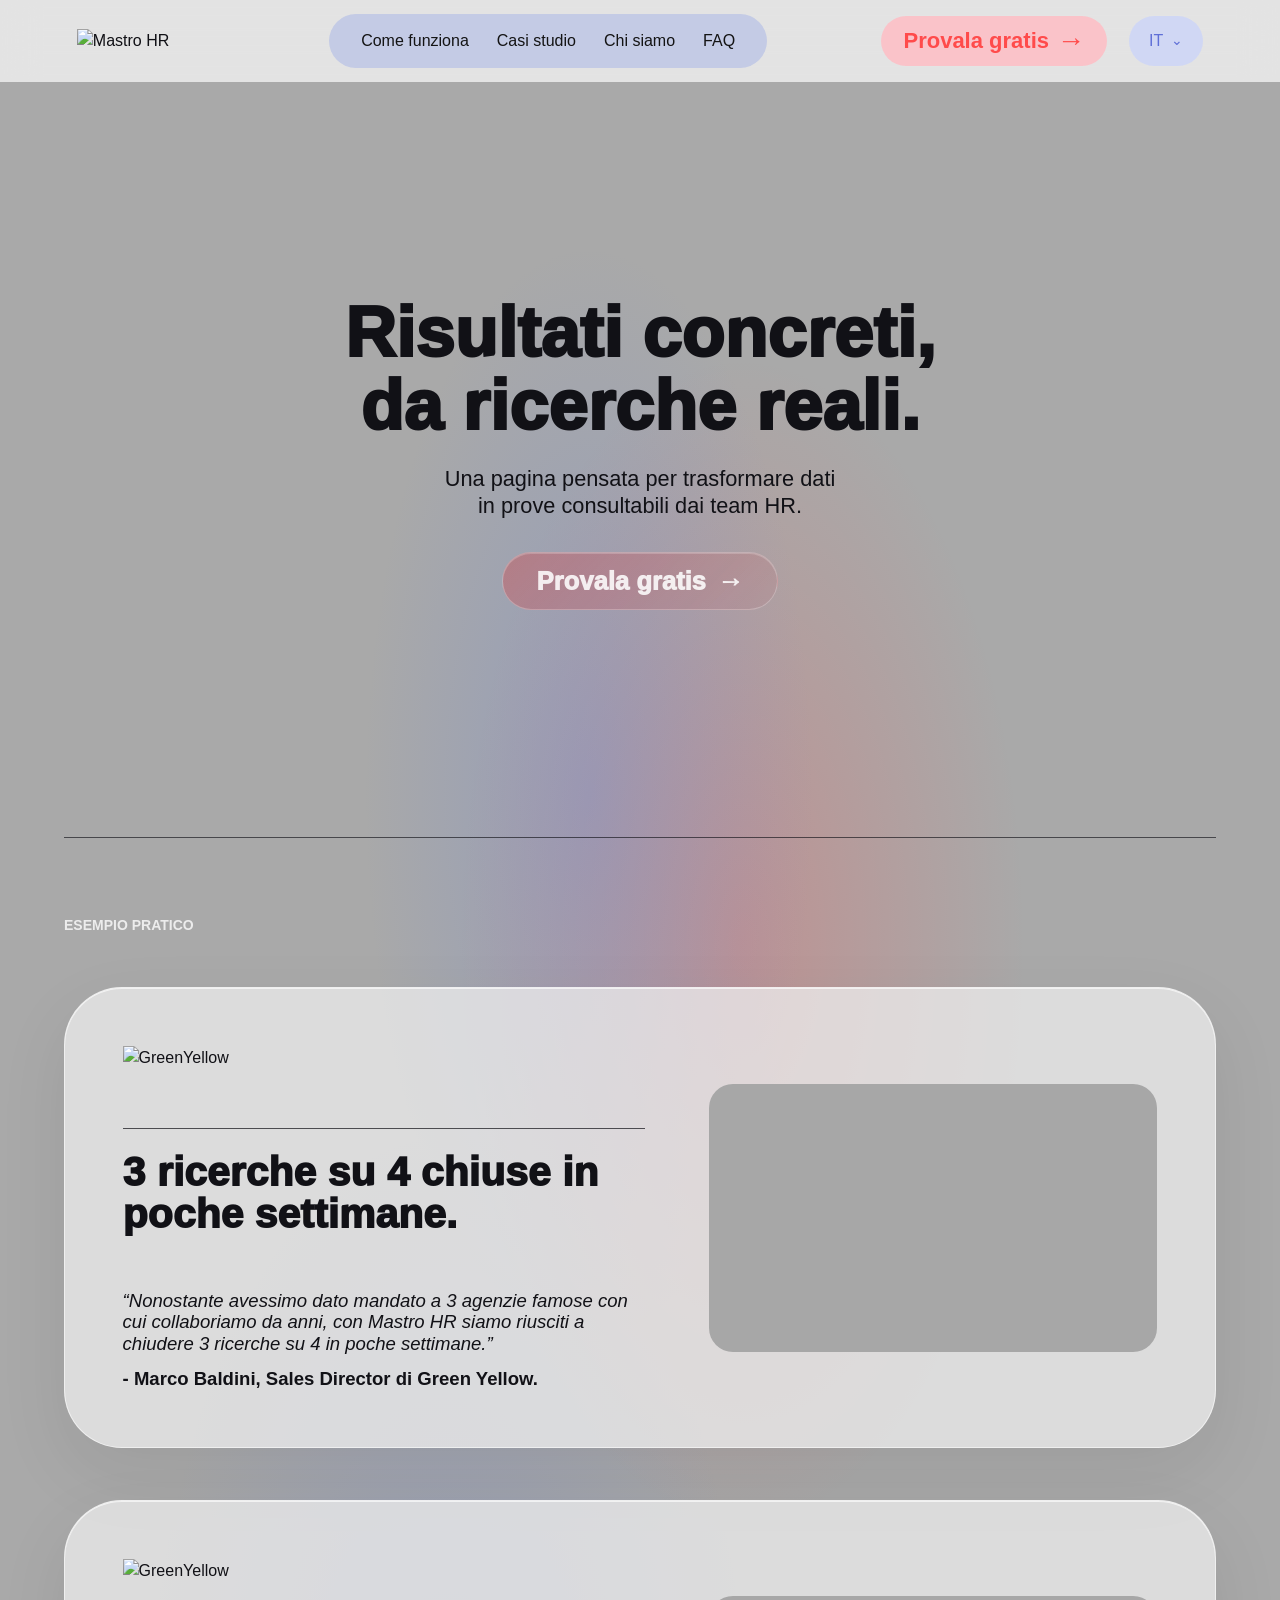
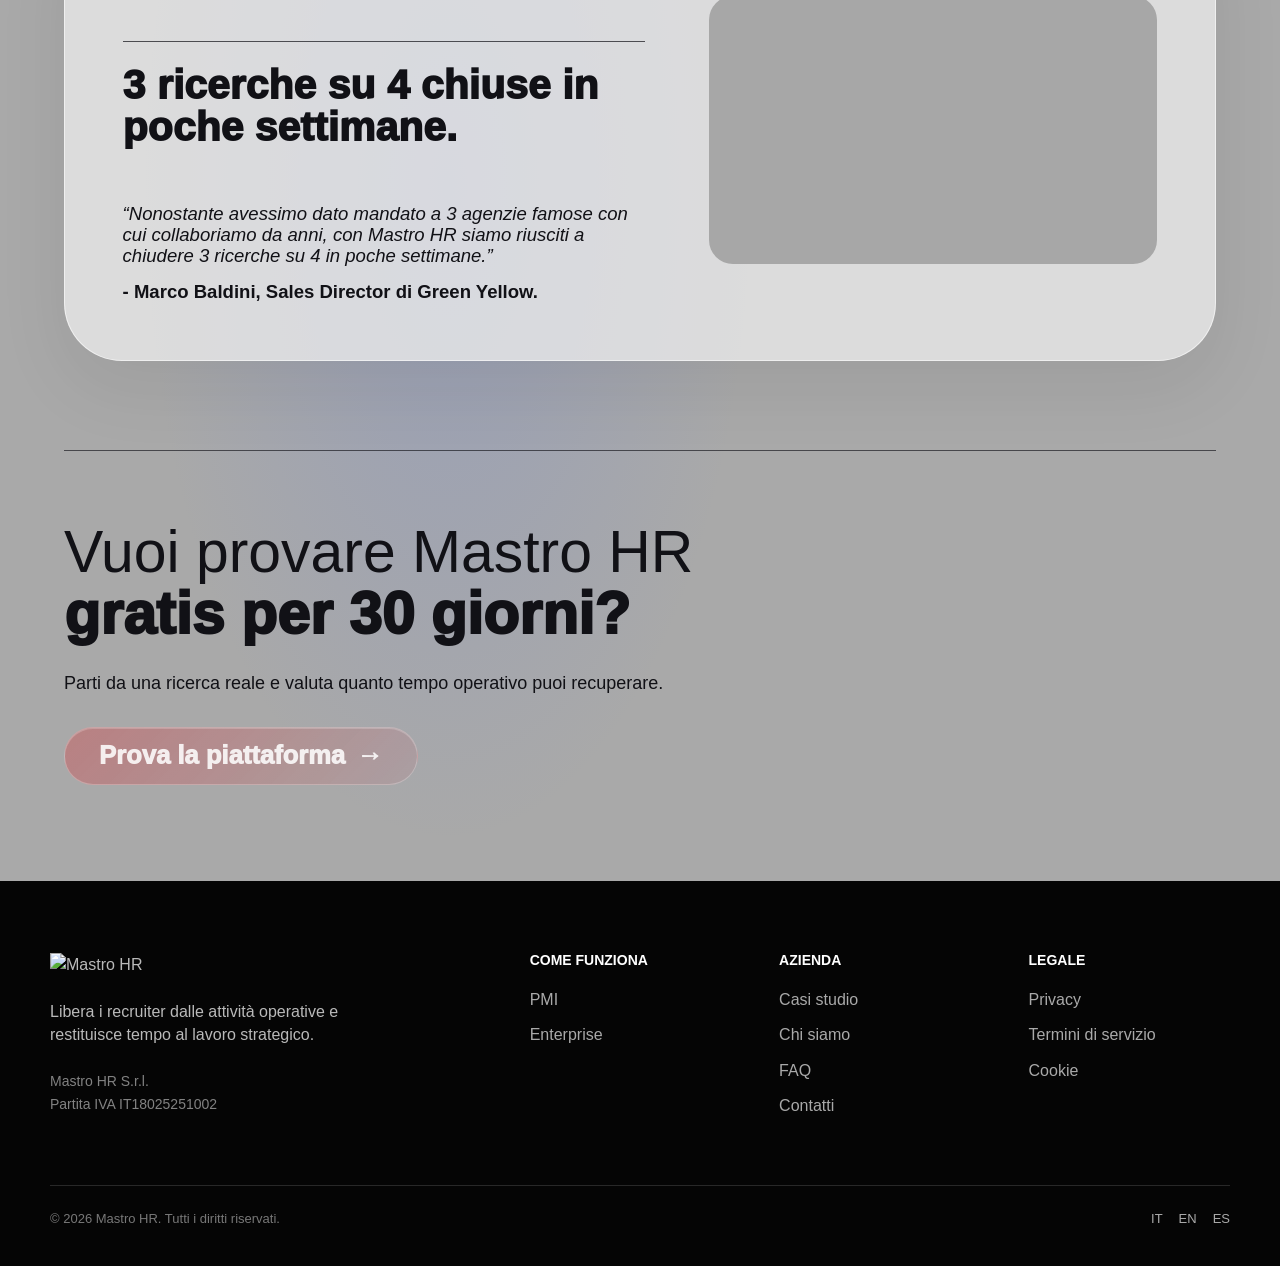
==== casi-studio.html @ 8307c973 "Add files via upload" ====
<!doctype html>
<html lang="it">
  <head><meta charset="utf-8"><meta name="viewport" content="width=device-width, initial-scale=1"><title>Casi studio | Mastro HR</title><link rel="stylesheet" href="styles.css"></head>
  <body class="case-page">
    <header class="topbar modern-topbar">
      <a class="logo" href="index.html" aria-label="Mastro HR">
        <img src="assets/mastrohr-logo-hero.svg" alt="Mastro HR">
      </a>
      <nav class="nav" aria-label="Navigazione principale">
        <a href="index.html">Homepage</a>
        <div class="nav-item">
          <button type="button">Come funziona</button>
          <div class="submenu">
            <a href="pmi.html">PMI</a>
            <a href="enterprise.html">Enterprise</a>
          </div>
        </div>
        <a href="casi-studio.html">Casi studio</a>
        <a href="chi-siamo.html">Chi siamo</a>
        <a href="faq.html">FAQ</a>
        <a href="contatti.html">Contatti</a>
      </nav>
      <a class="top-cta" href="contatti.html">Provala gratis <span aria-hidden="true">→</span></a>
      <div class="language-switcher language-dropdown" aria-label="Selettore lingua">
        <button type="button" aria-haspopup="true">IT <span aria-hidden="true">⌄</span></button>
        <div class="language-menu">
          <a href="en.html" lang="en">EN</a>
          <a href="es.html" lang="es">ES</a>
        </div>
      </div>
    </header>
    <main class="case-main">
      <section class="case-flow">
        <div class="case-hero-copy">
          <h1>Risultati concreti,<br>da ricerche reali.</h1>
          <p>Una pagina pensata per trasformare dati<br>in prove consultabili dai team HR.</p>
          <a class="case-primary-cta" href="contatti.html">Provala gratis <span aria-hidden="true">→</span></a>
        </div>

        <hr class="case-divider">

        <section class="case-examples" aria-labelledby="case-examples-title">
          <p class="eyebrow" id="case-examples-title">Esempio pratico</p>

          <article class="case-study-card">
            <div class="case-study-copy">
              <img src="assets/client-logos/greenyellow.png" alt="GreenYellow">
              <hr>
              <h2>3 ricerche su 4 chiuse in poche settimane.</h2>
              <blockquote>“Nonostante avessimo dato mandato a 3 agenzie famose con cui collaboriamo da anni, con Mastro HR siamo riusciti a chiudere 3 ricerche su 4 in poche settimane.”</blockquote>
              <p>- Marco Baldini, Sales Director di Green Yellow.</p>
            </div>
            <div class="case-media-placeholder" aria-label="Placeholder immagine o video del caso studio"></div>
          </article>

          <article class="case-study-card">
            <div class="case-study-copy">
              <img src="assets/client-logos/greenyellow.png" alt="GreenYellow">
              <hr>
              <h2>3 ricerche su 4 chiuse in poche settimane.</h2>
              <blockquote>“Nonostante avessimo dato mandato a 3 agenzie famose con cui collaboriamo da anni, con Mastro HR siamo riusciti a chiudere 3 ricerche su 4 in poche settimane.”</blockquote>
              <p>- Marco Baldini, Sales Director di Green Yellow.</p>
            </div>
            <div class="case-media-placeholder" aria-label="Placeholder immagine o video del caso studio"></div>
          </article>
        </section>

        <hr class="case-divider">

        <div class="case-final-cta">
          <h2><span>Vuoi provare Mastro HR</span><strong>gratis per 30 giorni?</strong></h2>
          <p>Parti da una ricerca reale e valuta quanto tempo operativo puoi recuperare.</p>
          <a class="case-primary-cta" href="contatti.html">Prova la piattaforma <span aria-hidden="true">→</span></a>
        </div>
      </section>
    </main>
  <footer class="footer"><div class="footer-main"><div class="footer-brand"><img src="assets/mastrohr-logo.svg" alt="Mastro HR"><p>Libera i recruiter dalle attività operative e restituisce tempo al lavoro strategico.</p><p class="company-data">Mastro HR S.r.l.<br>Partita IVA IT18025251002</p></div><div class="footer-column"><h3>Come funziona</h3><a href="pmi.html">PMI</a><a href="enterprise.html">Enterprise</a></div><div class="footer-column"><h3>Azienda</h3><a href="casi-studio.html">Casi studio</a><a href="chi-siamo.html">Chi siamo</a><a href="faq.html">FAQ</a><a href="contatti.html">Contatti</a></div><div class="footer-column"><h3>Legale</h3><a href="https://www.mastrohr.com/privacy">Privacy</a><a href="https://www.mastrohr.com/terms">Termini di servizio</a><a href="https://www.mastrohr.com/cookies">Cookie</a></div></div><div class="footer-bottom"><span>© 2026 Mastro HR. Tutti i diritti riservati.</span><div class="footer-languages"><a href="index.html">IT</a><a href="en.html">EN</a><a href="es.html">ES</a></div></div></footer></body>
</html>
---- styles.css ----
:root {
  --ink: #19191f;
  --muted: #676879;
  --line: #e6e8ef;
  --bg: #f7f8fb;
  --white: #ffffff;
  --red: #ff4b4b;
  --red-soft: #ffe9e9;
  --blue: #6161ff;
  --blue-soft: #e9ecff;
  --green: #00c875;
  --green-soft: #e3f8ee;
  --yellow: #ffcb00;
  --yellow-soft: #fff6cf;
  --violet: #a25ddc;
  --violet-soft: #f1e6fb;
  --black: #050505;
  --max: 1180px;
}

* {
  box-sizing: border-box;
}

html {
  scroll-behavior: smooth;
}

body {
  margin: 0;
  color: var(--ink);
  background: var(--bg);
  font-family: Inter, Helvetica, Arial, sans-serif;
  line-height: 1.45;
}

a {
  color: inherit;
  text-decoration: none;
}

.topbar {
  position: sticky;
  top: 0;
  z-index: 20;
  display: grid;
  grid-template-columns: auto 1fr auto auto;
  align-items: center;
  gap: 22px;
  min-height: 80px;
  padding: 10px clamp(18px, 4vw, 44px);
  background: rgba(0, 0, 0, 0.76);
  border-bottom: 1px solid rgba(255, 255, 255, 0.14);
  backdrop-filter: blur(18px);
}

.logo img {
  display: block;
  width: 106px;
  filter: drop-shadow(0 10px 20px rgba(0, 0, 0, 0.24));
}

.nav {
  justify-self: center;
  transform: translateX(136px);
  display: flex;
  align-items: center;
  gap: 24px;
  color: rgba(255, 255, 255, 0.72);
  font-size: 14px;
  font-weight: 700;
}

.nav a:hover,
.nav-item button:hover {
  color: var(--white);
}

.nav-item {
  position: relative;
  padding: 12px 0;
}

.nav-item button {
  border: 0;
  padding: 0;
  color: rgba(255, 255, 255, 0.72);
  background: transparent;
  cursor: pointer;
  font: inherit;
  font-weight: 700;
}

.submenu {
  position: absolute;
  top: 100%;
  left: -18px;
  display: none;
  min-width: 174px;
  padding: 10px;
  border: 1px solid rgba(255, 255, 255, 0.14);
  border-radius: 18px;
  background: rgba(5, 5, 5, 0.96);
  box-shadow: 0 20px 50px rgba(0, 0, 0, 0.26);
}

.submenu::before {
  content: "";
  position: absolute;
  left: 0;
  right: 0;
  top: -12px;
  height: 12px;
}

.submenu a {
  display: block;
  padding: 10px 12px;
  border-radius: 12px;
}

.submenu a:hover {
  background: rgba(255, 255, 255, 0.08);
}

.nav-item:hover .submenu,
.nav-item:focus-within .submenu {
  display: block;
}

.top-cta,
.btn {
  min-height: 46px;
  display: inline-flex;
  align-items: center;
  justify-content: center;
  padding: 0 20px;
  border: 0;
  border-radius: 999px;
  font-weight: 800;
  transition: transform 180ms ease, box-shadow 180ms ease, background 180ms ease, border-color 180ms ease;
}

.top-cta {
  min-height: 42px;
  padding-inline: 18px;
}

.language-switcher {
  display: inline-flex;
  align-items: center;
  gap: 4px;
  padding: 4px;
  border: 1px solid rgba(255, 255, 255, 0.16);
  border-radius: 999px;
  background: rgba(255, 255, 255, 0.08);
}

.language-switcher a {
  display: inline-flex;
  align-items: center;
  justify-content: center;
  min-width: 34px;
  min-height: 30px;
  padding: 0 8px;
  border-radius: 999px;
  color: rgba(255, 255, 255, 0.68);
  font-size: 12px;
  font-weight: 900;
  transition: color 160ms ease, background 160ms ease, transform 160ms ease;
}

.language-switcher a:hover {
  color: var(--white);
  transform: translateY(-1px);
}

.language-switcher a.active {
  color: var(--black);
  background: var(--white);
}

.top-cta,
.btn.primary {
  color: var(--white);
  background: var(--red);
  box-shadow: 0 14px 34px rgba(255, 75, 75, 0.24);
}

.top-cta:hover,
.btn.primary:hover {
  transform: translateY(-2px);
  box-shadow: 0 18px 42px rgba(255, 75, 75, 0.34);
}

.btn.secondary {
  color: var(--ink);
  background: var(--white);
  border: 1px solid var(--line);
}

.btn.secondary:hover {
  transform: translateY(-2px);
  border-color: #cfd3df;
  box-shadow: 0 14px 32px rgba(25, 25, 31, 0.1);
}

.hero,
.section {
  padding: 92px clamp(18px, 4vw, 44px);
}

.page-hero {
  padding: 96px clamp(18px, 4vw, 44px);
  text-align: center;
  background:
    radial-gradient(circle at 12% 18%, rgba(255, 203, 0, 0.24), transparent 22%),
    radial-gradient(circle at 88% 12%, rgba(97, 97, 255, 0.18), transparent 22%),
    linear-gradient(180deg, #ffffff, var(--bg));
}

.page-hero > * {
  max-width: 960px;
  margin-inline: auto;
}

.page-hero p:not(.eyebrow) {
  color: var(--muted);
  font-size: 20px;
}

.pmi-hero {
  background:
    radial-gradient(circle at 20% 12%, rgba(255, 203, 0, 0.34), transparent 22%),
    linear-gradient(180deg, #ffffff, var(--yellow-soft));
}

.enterprise-hero {
  background:
    radial-gradient(circle at 82% 18%, rgba(97, 97, 255, 0.24), transparent 24%),
    linear-gradient(180deg, #ffffff, var(--blue-soft));
}

.hero {
  display: flex;
  flex-direction: column;
  justify-content: center;
  min-height: 680px;
  padding-top: 76px;
  padding-bottom: 104px;
  text-align: center;
  overflow: hidden;
  background: linear-gradient(
    105deg,
    var(--blue-soft) 0%,
    var(--white) 32%,
    var(--white) 68%,
    var(--red-soft) 100%
  );
}

.hero h1 {
  max-width: 1020px;
  margin-bottom: 0;
  font-size: clamp(54px, 6.2vw, 82px);
  line-height: 0.98;
}

.hero > *,
.section-title,
.problem-stats,
.numbers,
.shift,
.steps,
.unified-process,
.control,
.path-grid,
.testimonial,
.about,
.faq-list,
.contact,
.wide-card {
  max-width: var(--max);
  margin-inline: auto;
}

.eyebrow {
  margin: 0 0 14px;
  color: var(--red);
  font-size: 13px;
  font-weight: 900;
  text-transform: uppercase;
}

h1,
h2,
h3,
p {
  margin-top: 0;
}

h1 {
  max-width: 960px;
  margin-bottom: 20px;
  font-size: clamp(54px, 8vw, 98px);
  line-height: 0.92;
  letter-spacing: 0;
}

h2 {
  max-width: 860px;
  margin-bottom: 18px;
  font-size: clamp(36px, 5vw, 62px);
  line-height: 0.98;
  letter-spacing: 0;
}

h3 {
  margin-bottom: 8px;
  font-size: 22px;
  line-height: 1.1;
}

.hero-text,
.hero-preheadline,
.section-title p,
.control-copy p,
.about p,
.contact p {
  max-width: 760px;
  color: var(--muted);
  font-size: 19px;
}

.hero-text {
  margin-inline: auto;
}

.hero-preheadline {
  max-width: 850px;
  margin: 0 auto 32px;
  color: var(--muted);
  font-size: 21px;
  font-weight: 500;
  line-height: 1.45;
}

.hero-actions {
  display: flex;
  justify-content: center;
  flex-wrap: wrap;
  gap: 12px;
  margin: 34px auto 0;
}

.use-cases {
  display: flex;
  justify-content: center;
  flex-wrap: wrap;
  gap: 10px;
  margin-bottom: 44px;
}

.pill {
  display: inline-flex;
  align-items: center;
  min-height: 38px;
  padding: 0 14px;
  font-size: 14px;
  border-radius: 999px;
  font-weight: 800;
  transition: transform 180ms ease, background 180ms ease, border-color 180ms ease, color 180ms ease;
}

.pill.red,
.pill.blue,
.pill.green,
.pill.yellow,
.pill.violet {
  color: #5f6472;
  background: #eef0f5;
  border: 1px solid #e1e4ec;
}

.pill:hover {
  transform: translateY(-3px);
  color: var(--ink);
  background: var(--white);
  border-color: #cfd3df;
}

.workboard {
  display: grid;
  grid-template-columns: 150px 1fr;
  max-width: 920px;
  min-height: 460px;
  margin-top: 0;
  text-align: left;
  border: 1px solid var(--line);
  border-radius: 28px;
  background: var(--white);
  box-shadow: 0 34px 80px rgba(25, 25, 31, 0.14);
  overflow: hidden;
  transform-style: preserve-3d;
  transition: transform 220ms ease, box-shadow 220ms ease;
}

.workboard:hover {
  box-shadow: 0 44px 96px rgba(25, 25, 31, 0.2);
}

.board-sidebar {
  display: grid;
  align-content: start;
  gap: 12px;
  padding: 22px;
  color: var(--muted);
  background: #f0f2f8;
  border-right: 1px solid var(--line);
}

.avatar,
.company-dot {
  display: grid;
  place-items: center;
  width: 48px;
  height: 48px;
  border-radius: 16px;
  color: var(--white);
  background: var(--black);
  font-weight: 900;
}

.board-sidebar span {
  padding: 10px 12px;
  border-radius: 12px;
  font-weight: 800;
  transition: transform 160ms ease, background 160ms ease, color 160ms ease;
}

.board-sidebar span:nth-child(2) {
  color: var(--ink);
  background: var(--white);
}

.board-sidebar span:hover {
  transform: translateX(4px);
  color: var(--ink);
  background: var(--white);
}

.board-main {
  padding: 24px;
}

.board-header {
  display: flex;
  justify-content: space-between;
  gap: 18px;
  align-items: center;
  margin-bottom: 20px;
}

.board-header small {
  display: block;
  color: var(--muted);
  margin-bottom: 4px;
}

.board-header strong {
  font-size: 24px;
}

.board-header button {
  min-height: 38px;
  padding: 0 14px;
  border: 0;
  border-radius: 999px;
  color: #087a4d;
  background: var(--green-soft);
  font-weight: 900;
}

.board-table {
  border: 1px solid var(--line);
  border-radius: 18px;
  overflow: hidden;
}

.row {
  display: grid;
  grid-template-columns: 1.2fr 0.65fr 0.9fr 1fr 0.55fr;
  align-items: center;
  min-height: 66px;
  gap: 12px;
  padding: 0 16px;
  border-bottom: 1px solid var(--line);
  transition: background 160ms ease, transform 160ms ease, box-shadow 160ms ease;
}

.row:last-child {
  border-bottom: 0;
}

.row-head {
  min-height: 46px;
  color: var(--muted);
  background: #fafbff;
  font-size: 13px;
  font-weight: 800;
}

.row:not(.row-head):hover {
  position: relative;
  z-index: 1;
  transform: scale(1.012);
  background: #ffffff;
  box-shadow: 0 12px 28px rgba(25, 25, 31, 0.08);
}

.fit,
.row strong,
.row em,
.row i {
  display: inline-flex;
  justify-content: center;
  align-items: center;
  min-height: 30px;
  border-radius: 999px;
  font-style: normal;
  font-weight: 800;
  font-size: 13px;
}

.fit.high { color: #087a4d; background: var(--green-soft); }
.fit.mid { color: #b92323; background: var(--red-soft); }
.fit.blue { color: var(--blue); background: var(--blue-soft); }
.fit.soft { color: #9a7500; background: var(--yellow-soft); }
.row em { color: var(--muted); background: #f0f2f8; }
.row strong { color: var(--blue); background: var(--blue-soft); }
.row i { color: var(--ink); background: #f0f2f8; }

.client-strip {
  display: block;
  padding: 22px 0 26px;
  border-top: 1px solid var(--line);
  border-bottom: 1px solid var(--line);
  background: var(--blue-soft);
  overflow: hidden;
}

.client-marquee {
  min-width: 0;
  overflow: hidden;
}

.client-track {
  display: flex;
  width: max-content;
  animation: client-scroll 42s linear infinite;
}

.client-set {
  display: flex;
  align-items: center;
  gap: 48px;
  padding-right: 48px;
}

.client-logo {
  display: block;
  width: 180px;
  height: 58px;
  object-fit: contain;
  flex: 0 0 auto;
}

@keyframes client-scroll {
  to { transform: translateX(-50%); }
}

.section-title {
  margin-bottom: 38px;
}

.section-title p {
  margin-left: 0;
}

.problem {
  background: var(--white);
}

.problem-stats {
  display: grid;
  grid-template-columns: repeat(4, minmax(0, 1fr));
  gap: 14px;
}

.control-board article,
.values article {
  padding: 24px;
  border: 1px solid var(--line);
  border-radius: 22px;
  background: var(--white);
  transition: transform 200ms ease, box-shadow 200ms ease, border-color 200ms ease;
}

.control-board article:hover,
.values article:hover {
  transform: translateY(-6px);
  border-color: #d4d8e3;
  box-shadow: 0 20px 46px rgba(25, 25, 31, 0.1);
}

.problem-stats article {
  display: grid;
  grid-template-rows: 70px auto;
  min-height: 250px;
  padding: 26px 22px;
  border: 1px solid var(--line);
  border-radius: 8px;
  background: var(--white);
  transition: transform 180ms ease, border-color 180ms ease, box-shadow 180ms ease;
}

.problem-stats article:hover {
  transform: translateY(-4px);
  border-color: #d4d8e3;
  box-shadow: 0 16px 36px rgba(25, 25, 31, 0.08);
}

.problem-stats strong {
  display: block;
  align-self: start;
  margin: 0;
  color: var(--ink);
  font-size: clamp(42px, 3.4vw, 56px);
  line-height: 0.95;
  letter-spacing: 0;
  white-space: nowrap;
  transition: transform 180ms ease;
}

.problem-stats .stat-red strong { color: #ff5b61; }
.problem-stats .stat-blue strong { color: #6679d8; }
.problem-stats .stat-green strong { color: #268a62; }
.problem-stats .stat-violet strong { color: #8758c7; }

.problem-stats p,
.steps p,
.path-card p,
.path-card li,
.values p,
.faq p {
  color: var(--muted);
}

.problem-stats p {
  max-width: 340px;
  margin: 14px 0 0;
  color: var(--ink);
  font-size: 15px;
  font-weight: 700;
}

.numbers {
  display: grid;
  grid-template-columns: repeat(3, minmax(0, 1fr));
  gap: 18px;
  margin-top: 22px;
}

.numbers div {
  padding: 26px;
  border-radius: 22px;
}

.numbers div:nth-child(1) { background: var(--red-soft); }
.numbers div:nth-child(2) { background: var(--blue-soft); }
.numbers div:nth-child(3) { background: var(--yellow-soft); }

.numbers strong {
  display: block;
  margin-bottom: 10px;
  font-size: clamp(42px, 6vw, 70px);
  line-height: 0.9;
}

.numbers span {
  color: var(--muted);
  font-weight: 700;
}

.shift {
  display: grid;
  grid-template-columns: 1fr 1fr;
  gap: 18px;
}

.shift-card {
  min-height: 520px;
  padding: 34px;
  border-radius: 28px;
  transition: transform 220ms ease, box-shadow 220ms ease;
}

.shift-card:hover {
  transform: translateY(-6px);
  box-shadow: 0 24px 52px rgba(25, 25, 31, 0.12);
}

.shift-card.from {
  background: #f0f2f8;
}

.shift-card.to {
  color: var(--white);
  background: var(--black);
}

.shift-card.to .eyebrow {
  color: var(--green);
}

.shift-card ul,
.path-card ul {
  display: grid;
  gap: 10px;
  padding: 0;
  margin: 30px 0 0;
  list-style: none;
}

.shift-card li,
.path-card li {
  padding: 14px 16px;
  border-radius: 16px;
  background: var(--white);
  font-weight: 800;
  transition: transform 160ms ease, background 160ms ease;
}

.shift-card li:hover,
.path-card li:hover {
  transform: translateX(5px);
}

.shift-card.to li {
  color: var(--white);
  background: rgba(255, 255, 255, 0.12);
}

.steps {
  display: grid;
  grid-template-columns: repeat(5, minmax(0, 1fr));
  gap: 14px;
}

.steps article {
  min-height: 275px;
  padding: 22px;
  border: 1px solid var(--line);
  border-radius: 24px;
  background: var(--white);
  transition: transform 200ms ease, box-shadow 200ms ease, border-color 200ms ease;
}

.steps article:hover {
  transform: translateY(-7px);
  border-color: #d4d8e3;
  box-shadow: 0 20px 46px rgba(25, 25, 31, 0.1);
}

.unified-process {
  display: grid;
  grid-template-columns: 1fr;
  gap: 12px;
  max-width: var(--max);
}

.unified-process article {
  min-height: 0;
  padding: 0;
  border: 1px solid var(--line);
  border-radius: 8px;
  background: var(--white);
  overflow: hidden;
  transition: border-color 200ms ease, background-color 200ms ease;
}

.process-card > button {
  display: grid;
  grid-template-columns: 48px minmax(0, 1fr) 38px;
  align-items: center;
  gap: 20px;
  width: 100%;
  padding: 20px 24px;
  border: 0;
  color: inherit;
  background: transparent;
  cursor: pointer;
  font: inherit;
  text-align: left;
}

.process-card > button:focus-visible {
  outline: 3px solid var(--blue);
  outline-offset: -4px;
}

.unified-process article:not(.is-active):hover {
  border-color: #d4d8e3;
  background: #fafbfe;
}

.unified-process article.is-active {
  border-color: var(--red);
  background: var(--red-soft);
}

.process-card > button > span:first-child {
  display: grid;
  place-items: center;
  width: 42px;
  height: 42px;
  margin: 0;
  border-radius: 8px;
  color: var(--blue);
  background: var(--blue-soft);
  font-weight: 900;
}

.unified-process article.is-active > button > span:first-child {
  color: var(--white);
  background: var(--red);
}

.process-card-copy {
  display: block;
  width: auto;
  height: auto;
  margin: 0;
  color: inherit;
  background: transparent;
}

.process-card-copy h3 {
  margin: 0;
  font-size: 23px;
}

.process-card-copy p {
  margin: 5px 0 0;
  color: var(--muted);
  font-size: 16px;
}

.process-card > button > i {
  display: grid;
  place-items: center;
  width: 36px;
  height: 36px;
  border: 1px solid var(--line);
  border-radius: 50%;
  color: var(--ink);
  background: var(--white);
  font-size: 24px;
  font-style: normal;
  transition: transform 180ms ease, color 180ms ease, background-color 180ms ease;
}

.process-card.is-active > button > i {
  color: var(--white);
  background: var(--red);
  transform: rotate(45deg);
}

.process-panel {
  display: grid;
  grid-template-columns: minmax(220px, 0.65fr) minmax(0, 1.35fr);
  align-items: center;
  gap: 44px;
  padding: 30px 24px 34px 92px;
  border-top: 1px solid rgba(255, 75, 75, 0.3);
  animation: preview-in 260ms ease both;
}

.process-panel[hidden] {
  display: none;
}

.process-panel-copy {
  max-width: 380px;
}

.process-panel-copy > span {
  display: block;
  width: auto;
  height: auto;
  margin: 0 0 16px;
  color: var(--red);
  background: transparent;
  font-size: 13px;
  font-weight: 900;
}

.process-panel-copy p {
  margin: 0;
  color: var(--muted);
  font-size: 18px;
}

.process-media {
  display: grid;
  place-items: center;
  align-content: center;
  gap: 14px;
  aspect-ratio: 16 / 9;
  border: 1px dashed #cfd3df;
  border-radius: 8px;
  color: var(--muted);
  background: #f0f2f8;
}

.process-media > span {
  display: grid;
  place-items: center;
  width: 54px;
  height: 54px;
  margin: 0;
  border-radius: 50%;
  color: var(--white);
  background: var(--red);
  font-size: 20px;
}

.process-media strong {
  font-size: 14px;
}

@keyframes preview-in {
  from { opacity: 0; transform: translateY(12px); }
  to { opacity: 1; transform: translateY(0); }
}

.unified-action {
  grid-column: 1 / -1;
  display: flex;
  justify-content: center;
  margin-top: 8px;
}

.steps span {
  display: grid;
  place-items: center;
  width: 42px;
  height: 42px;
  margin-bottom: 56px;
  border-radius: 15px;
  color: var(--white);
  background: var(--red);
  font-weight: 900;
}

.control {
  display: grid;
  grid-template-columns: 0.85fr 1.15fr;
  gap: 50px;
  align-items: center;
  background: #f0f2f8;
}

.control-copy,
.control-board {
  margin: 0;
}

.control-board {
  display: grid;
  grid-template-columns: repeat(2, minmax(0, 1fr));
  gap: 14px;
}

.control-board strong {
  display: block;
  margin-bottom: 10px;
  font-size: 22px;
}

.control-board span {
  color: var(--muted);
}

.path-grid {
  display: grid;
  grid-template-columns: repeat(2, minmax(0, 1fr));
  gap: 18px;
}

.path-card {
  min-height: 530px;
  padding: 32px;
  border-radius: 28px;
  transition: transform 220ms ease, box-shadow 220ms ease;
}

.path-card:hover {
  transform: translateY(-7px);
  box-shadow: 0 26px 58px rgba(25, 25, 31, 0.12);
}

.path-card.pmi {
  background: var(--yellow-soft);
}

.path-card.enterprise {
  background: var(--blue-soft);
}

.tag {
  display: inline-flex;
  margin-bottom: 58px;
  padding: 8px 12px;
  border-radius: 999px;
  background: var(--white);
  font-weight: 900;
}

.cases {
  background: rgba(0, 0, 0, 0.76);
  backdrop-filter: blur(18px);
  color: var(--white);
  padding-top: 110px;
  padding-bottom: 110px;
}

.cases .section-title p {
  color: rgba(255, 255, 255, 0.7);
}

.testimonial {
  display: block;
  gap: 24px;
  padding: 0;
  background: transparent;
  transition: transform 220ms ease, background 220ms ease;
}

.testimonial:hover {
  transform: translateY(-4px);
  background: transparent;
}

blockquote {
  margin: 0;
  font-size: clamp(26px, 4vw, 44px);
  line-height: 1.08;
  font-style: italic;
  font-weight: 500;
}

.testimonial p {
  margin-top: 26px;
  color: rgba(255, 255, 255, 0.68);
}

.about {
  display: grid;
  grid-template-columns: 0.9fr 1.1fr;
  gap: 48px;
}

.values {
  display: grid;
  grid-template-columns: repeat(2, minmax(0, 1fr));
  gap: 14px;
}

.faq {
  background: var(--white);
}

.faq-list {
  display: grid;
  gap: 12px;
}

details {
  border: 1px solid var(--line);
  border-radius: 20px;
  background: #fafbff;
  transition: transform 180ms ease, box-shadow 180ms ease, border-color 180ms ease;
}

details:hover {
  transform: translateY(-3px);
  border-color: #d4d8e3;
  box-shadow: 0 14px 30px rgba(25, 25, 31, 0.08);
}

summary {
  cursor: pointer;
  padding: 22px 24px;
  list-style: none;
  font-weight: 900;
}

summary::-webkit-details-marker {
  display: none;
}

details p {
  margin: 0;
  padding: 0 24px 24px;
}

.contact {
  display: grid;
  grid-template-columns: 0.9fr 1.1fr;
  gap: 48px;
  background: var(--bg);
}

.final-cta {
  padding-top: 120px;
  padding-bottom: 120px;
  text-align: left;
  background: var(--white);
  border-top: 1px solid var(--line);
}

.final-cta-content {
  max-width: var(--max);
  margin-inline: auto;
}

.final-cta-content h2 {
  max-width: 860px;
  margin-right: auto;
}

.final-cta-content p:not(.eyebrow) {
  max-width: 620px;
  margin-right: auto;
  color: var(--muted);
  font-size: 20px;
}

.final-cta-content .btn {
  margin-top: 16px;
}

.page-contact {
  padding-top: 104px;
}

.contact-form {
  display: grid;
  grid-template-columns: repeat(2, minmax(0, 1fr));
  gap: 14px;
  padding: 24px;
  border: 1px solid var(--line);
  border-radius: 28px;
  background: var(--white);
}

label {
  display: grid;
  gap: 7px;
  color: var(--ink);
  font-size: 14px;
  font-weight: 900;
}

input,
select,
textarea {
  width: 100%;
  min-height: 48px;
  padding: 10px 14px;
  border: 1px solid var(--line);
  border-radius: 14px;
  color: var(--ink);
  background: #fafbff;
  font: inherit;
}

textarea {
  min-height: 132px;
  resize: vertical;
}

.full {
  grid-column: 1 / -1;
}

.center-action {
  display: flex;
  justify-content: center;
  margin-top: 26px;
}

.wide-card {
  min-height: auto;
}

.footer {
  padding: 38px clamp(18px, 4vw, 44px);
  color: rgba(255, 255, 255, 0.72);
  background: var(--black);
}

.footer-main {
  display: grid;
  grid-template-columns: minmax(260px, 1.5fr) repeat(3, minmax(140px, 0.7fr));
  gap: 48px;
  max-width: var(--max);
  margin-inline: auto;
  padding: 34px 0 54px;
}

.footer-brand img {
  width: 126px;
}

.footer-brand > p {
  max-width: 360px;
  margin-top: 24px;
}

.company-data {
  color: rgba(255, 255, 255, 0.5);
  font-size: 14px;
  line-height: 1.65;
}

.footer-column {
  display: grid;
  align-content: start;
  gap: 12px;
}

.footer-column h3 {
  margin-bottom: 8px;
  color: var(--white);
  font-size: 14px;
  text-transform: uppercase;
}

.footer-column a,
.footer-bottom a {
  color: rgba(255, 255, 255, 0.66);
  transition: color 160ms ease, transform 160ms ease;
}

.footer-column a:hover,
.footer-bottom a:hover {
  color: var(--white);
  transform: translateX(2px);
}

.footer-bottom {
  display: flex;
  justify-content: space-between;
  gap: 20px;
  max-width: var(--max);
  margin-inline: auto;
  padding-top: 24px;
  border-top: 1px solid rgba(255, 255, 255, 0.14);
  color: rgba(255, 255, 255, 0.46);
  font-size: 13px;
}

.footer-languages {
  display: flex;
  gap: 16px;
}

@media (max-width: 1060px) {
  .topbar {
    grid-template-columns: auto auto;
  }

  .nav {
    display: none;
  }

  .workboard,
  .shift,
  .control,
  .path-grid,
  .unified-process,
  .about,
  .contact {
    grid-template-columns: 1fr;
  }

  .board-sidebar {
    display: none;
  }

  .steps,
  .numbers {
    grid-template-columns: repeat(2, minmax(0, 1fr));
  }

  .problem-stats {
    grid-template-columns: repeat(3, minmax(0, 1fr));
  }

  .unified-process {
    gap: 12px;
  }

  .process-panel {
    grid-template-columns: 1fr;
    gap: 28px;
    padding: 28px 24px 32px 92px;
  }
}

@media (max-width: 720px) {
  .topbar {
    align-items: flex-start;
    grid-template-columns: 1fr;
  }

  .hero,
  .section {
    padding-top: 68px;
    padding-bottom: 68px;
  }

  .hero {
    min-height: auto;
    padding-top: 58px;
    padding-bottom: 104px;
  }

  .client-strip {
    padding-top: 20px;
    padding-bottom: 22px;
  }

  .client-set {
    gap: 44px;
    padding-right: 44px;
  }

  .hero-actions {
    margin-bottom: 0;
  }

  .use-cases {
    margin-bottom: 34px;
  }

  h1,
  .hero h1 {
    font-size: 46px;
  }

  .hero-preheadline {
    font-size: 18px;
  }

  h2 {
    font-size: 34px;
  }

  .row,
  .steps,
  .unified-process,
  .problem-stats,
  .numbers,
  .control-board,
  .values,
  .contact-form,
  .testimonial {
    grid-template-columns: 1fr;
  }

  .problem-stats article {
    min-height: 200px;
  }

  .process-card > button {
    grid-template-columns: 42px minmax(0, 1fr) 36px;
    gap: 14px;
    padding: 18px 16px;
  }

  .process-card-copy h3 {
    font-size: 20px;
  }

  .process-card-copy p {
    font-size: 15px;
  }

  .process-panel {
    padding: 24px 16px;
  }

  .row-head {
    display: none;
  }

  .testimonial,
  blockquote,
  .testimonial p {
    grid-column: auto;
  }

  .footer {
    padding-top: 28px;
  }

  .footer-main {
    grid-template-columns: 1fr 1fr;
  }

  .footer-brand {
    grid-column: 1 / -1;
  }

  .footer-bottom {
    align-items: flex-start;
    flex-direction: column;
  }
}

@media (prefers-reduced-motion: reduce) {
  .client-track {
    animation: none;
  }

  .process-panel {
    animation: none;
  }
}

/* Figma prototype refresh */
.figma-hero {
  position: relative;
  display: grid;
  grid-template-columns: minmax(0, 0.92fr) minmax(420px, 1.08fr);
  align-items: center;
  gap: clamp(34px, 5vw, 76px);
  min-height: calc(100vh - 80px);
  padding: clamp(78px, 8vw, 116px) clamp(18px, 5vw, 72px) clamp(72px, 8vw, 108px);
  color: var(--white);
  text-align: left;
  background:
    radial-gradient(circle at 15% 16%, rgba(97, 97, 255, 0.48), transparent 28%),
    radial-gradient(circle at 84% 22%, rgba(255, 75, 75, 0.48), transparent 30%),
    linear-gradient(135deg, #11121a 0%, #050505 52%, #170b10 100%);
}

.figma-hero::after {
  content: "";
  position: absolute;
  inset: auto 0 0;
  height: 1px;
  background: linear-gradient(90deg, transparent, rgba(255, 255, 255, 0.28), transparent);
}

.figma-hero .hero-copy {
  width: 100%;
  max-width: 720px;
  margin: 0;
}

.figma-hero .hero-preheadline {
  max-width: 690px;
  margin: 0 0 26px;
  color: rgba(255, 255, 255, 0.72);
  font-size: clamp(18px, 1.45vw, 22px);
  font-weight: 600;
}

.figma-hero h1 {
  max-width: 760px;
  margin: 0;
  color: var(--white);
  font-size: clamp(58px, 6.7vw, 104px);
  line-height: 0.9;
}

.figma-hero .hero-actions {
  justify-content: flex-start;
  margin: 34px 0 0;
}

.figma-hero .btn.secondary {
  color: var(--white);
  background: rgba(255, 255, 255, 0.09);
  border-color: rgba(255, 255, 255, 0.2);
}

.hero-product {
  position: relative;
  width: 100%;
  max-width: none;
  margin: 0;
  padding: clamp(20px, 3vw, 32px);
  border: 1px solid rgba(255, 255, 255, 0.16);
  border-radius: 8px;
  background:
    linear-gradient(145deg, rgba(255, 255, 255, 0.13), rgba(255, 255, 255, 0.05)),
    rgba(255, 255, 255, 0.06);
  box-shadow: 0 34px 110px rgba(0, 0, 0, 0.42);
  backdrop-filter: blur(20px);
  overflow: hidden;
}

.hero-product::before {
  content: "";
  position: absolute;
  inset: 0;
  background:
    linear-gradient(120deg, rgba(97, 97, 255, 0.22), transparent 38%),
    linear-gradient(300deg, rgba(255, 75, 75, 0.26), transparent 42%);
  pointer-events: none;
}

.placeholder-label {
  position: relative;
  z-index: 1;
  display: inline-flex;
  align-items: center;
  min-height: 30px;
  margin-bottom: 18px;
  padding: 0 12px;
  border: 1px dashed rgba(255, 255, 255, 0.32);
  border-radius: 999px;
  color: rgba(255, 255, 255, 0.72);
  background: rgba(0, 0, 0, 0.2);
  font-size: 12px;
  font-weight: 900;
}

.hero-product-top,
.hero-product-grid {
  position: relative;
  z-index: 1;
}

.hero-product-top {
  display: grid;
  gap: 8px;
  padding: 22px;
  border: 1px solid rgba(255, 255, 255, 0.13);
  border-radius: 8px;
  background: rgba(255, 255, 255, 0.92);
  color: var(--ink);
}

.hero-product-top span {
  color: var(--muted);
  font-weight: 800;
}

.hero-product-top strong {
  font-size: clamp(28px, 3.1vw, 44px);
  line-height: 0.96;
}

.hero-product-top em {
  justify-self: start;
  margin-top: 6px;
  padding: 9px 14px;
  border-radius: 999px;
  color: #087a4d;
  background: var(--green-soft);
  font-style: normal;
  font-weight: 900;
}

.hero-product-grid {
  display: grid;
  grid-template-columns: 1.2fr 0.6fr 0.8fr;
  align-items: center;
  gap: 1px;
  margin-top: 12px;
  overflow: hidden;
  border: 1px solid rgba(255, 255, 255, 0.16);
  border-radius: 8px;
  background: rgba(230, 232, 239, 0.7);
}

.hero-product-grid > * {
  min-height: 54px;
  display: flex;
  align-items: center;
  padding: 0 16px;
  background: rgba(255, 255, 255, 0.95);
}

.hero-product-grid > span {
  min-height: 42px;
  color: var(--muted);
  background: #f7f8fb;
  font-size: 13px;
  font-weight: 900;
}

.hero-product-grid strong {
  font-size: 18px;
}

.hero-product-grid b {
  justify-content: center;
  color: var(--blue);
  font-weight: 900;
}

.product-story {
  display: grid;
  grid-template-columns: minmax(0, 0.82fr) minmax(360px, 1.18fr);
  align-items: center;
  gap: clamp(36px, 6vw, 80px);
  background:
    radial-gradient(circle at 12% 20%, rgba(97, 97, 255, 0.12), transparent 26%),
    radial-gradient(circle at 92% 30%, rgba(255, 75, 75, 0.14), transparent 28%),
    var(--white);
}

.story-copy {
  max-width: 560px;
  margin: 0;
}

.story-copy p:not(.eyebrow) {
  color: var(--muted);
  font-size: 20px;
}

.story-list {
  display: grid;
  gap: 10px;
  margin-top: 26px;
}

.story-list span {
  padding: 14px 16px;
  border: 1px solid var(--line);
  border-radius: 8px;
  background: rgba(255, 255, 255, 0.74);
  font-weight: 900;
}

.story-visual {
  position: relative;
  min-height: 470px;
  padding: 24px;
  border: 1px solid var(--line);
  border-radius: 8px;
  background:
    linear-gradient(135deg, rgba(97, 97, 255, 0.16), transparent 40%),
    linear-gradient(315deg, rgba(255, 75, 75, 0.18), transparent 44%),
    #f6f7fb;
  overflow: hidden;
}

.story-visual .placeholder-label {
  color: var(--muted);
  background: rgba(255, 255, 255, 0.72);
  border-color: #cfd3df;
}

.orb-card {
  position: absolute;
  right: 32px;
  bottom: 34px;
  display: grid;
  gap: 8px;
  width: min(260px, 42%);
  padding: 22px;
  border: 1px solid rgba(255, 255, 255, 0.5);
  border-radius: 8px;
  background: rgba(255, 255, 255, 0.82);
  box-shadow: 0 28px 70px rgba(25, 25, 31, 0.14);
}

.orb-card.secondary {
  left: 32px;
  right: auto;
  bottom: 148px;
}

.orb-card span {
  color: var(--muted);
  font-weight: 900;
}

.orb-card strong {
  color: var(--red);
  font-size: 54px;
  line-height: 0.9;
}

.orb-card.secondary strong {
  color: var(--blue);
}

@media (max-width: 1060px) {
  .figma-hero,
  .product-story {
    grid-template-columns: 1fr;
  }

  .figma-hero {
    min-height: auto;
  }

  .hero-product,
  .story-visual {
    min-width: 0;
  }
}

@media (max-width: 720px) {
  .figma-hero {
    padding-top: 54px;
    padding-bottom: 62px;
  }

  .figma-hero h1 {
    font-size: 48px;
  }

  .figma-hero .hero-actions {
    align-items: stretch;
    flex-direction: column;
  }

  .hero-product-grid {
    grid-template-columns: 1fr;
  }

  .hero-product-grid > span {
    display: none;
  }

  .story-visual {
    min-height: 420px;
  }

  .orb-card,
  .orb-card.secondary {
    position: static;
    width: auto;
    margin-top: 14px;
  }
}

/* Homepage hero copied from the supplied section screenshot */
.home-page {
  background: #eeeeee;
}

.home-page .topbar {
  position: fixed;
  left: 0;
  right: 0;
  top: 0;
  min-height: 82px;
  padding: 12px clamp(34px, 6vw, 96px);
  background: rgba(255, 255, 255, 0.68);
  border-bottom: 0;
  backdrop-filter: blur(18px);
}

.home-page .logo img {
  width: 138px;
  filter: none;
}

.home-page .logo {
  transform: none;
}

.home-page .nav {
  justify-self: center;
  transform: none;
  gap: 28px;
  min-height: 50px;
  padding: 0 32px;
  border-radius: 999px;
  color: #141414;
  background: rgba(136, 156, 231, 0.34);
  font-size: 16px;
  font-weight: 500;
}

.home-page .nav > a[href="index.html"],
.home-page .nav > a[href="contatti.html"] {
  display: none;
}

.home-page .language-switcher {
  position: relative;
  display: inline-flex;
  align-items: center;
  min-height: 50px;
  padding: 0;
  border: 0;
  border-radius: 999px;
  background: transparent;
  box-shadow: none;
}

.home-page .language-switcher button {
  display: inline-flex;
  align-items: center;
  gap: 8px;
  min-width: 74px;
  min-height: 50px;
  padding: 0 20px;
  justify-content: center;
  border: 0;
  border-radius: 999px;
  color: #5f6fd7;
  background: rgba(205, 213, 247, 0.86);
  cursor: pointer;
  font: inherit;
  font-size: 16px;
  font-weight: 500;
  line-height: 1;
  transition: transform 180ms ease, background 180ms ease, color 180ms ease;
}

.home-page .language-switcher button span {
  color: currentColor;
  font-size: 14px;
  transform: translateY(-1px);
  transition: transform 160ms ease;
}

.home-page .language-switcher button:hover {
  color: var(--white);
  background: #8da0ef;
  transform: translateY(-2px);
}

.home-page .language-menu {
  position: absolute;
  top: calc(100% + 8px);
  right: 0;
  display: grid;
  min-width: 118px;
  padding: 8px;
  border: 1px solid rgba(141, 160, 239, 0.32);
  border-radius: 28px;
  background: rgba(224, 229, 252, 0.96);
  box-shadow: 0 18px 46px rgba(97, 127, 225, 0.18);
  opacity: 0;
  pointer-events: none;
  transform: translateY(-8px);
  transition: opacity 160ms ease, transform 160ms ease;
}

.home-page .language-switcher:hover .language-menu,
.home-page .language-switcher:focus-within .language-menu {
  opacity: 1;
  pointer-events: auto;
  transform: translateY(0);
}

.home-page .language-switcher:hover button span,
.home-page .language-switcher:focus-within button span {
  transform: translateY(-1px) rotate(180deg);
}

.home-page .language-menu a {
  display: flex;
  align-items: center;
  justify-content: center;
  min-height: 42px;
  border-radius: 999px;
  color: #5f6fd7;
  font-size: 16px;
  font-weight: 500;
}

.home-page .language-menu a:hover {
  color: var(--white);
  background: #8da0ef;
}

.modern-topbar {
  position: fixed;
  left: 0;
  right: 0;
  top: 0;
  min-height: 82px;
  padding: 12px clamp(34px, 6vw, 96px);
  background: rgba(255, 255, 255, 0.68);
  border-bottom: 0;
  backdrop-filter: blur(18px);
}

body:not(.home-page) main {
  padding-top: 82px;
}

.modern-topbar .logo img {
  width: 138px;
  filter: none;
}

.modern-topbar .logo {
  transform: none;
}

.modern-topbar .nav {
  justify-self: center;
  transform: none;
  gap: 28px;
  min-height: 50px;
  padding: 0 32px;
  border-radius: 999px;
  color: #141414;
  background: rgba(136, 156, 231, 0.34);
  font-size: 16px;
  font-weight: 500;
}

.modern-topbar .nav > a[href="index.html"],
.modern-topbar .nav > a[href="contatti.html"] {
  display: none;
}

.modern-topbar .nav a:hover,
.modern-topbar .nav-item button:hover {
  color: var(--red);
}

.modern-topbar .nav-item {
  padding: 15px 0;
}

.modern-topbar .nav-item button {
  color: #141414;
  font-weight: 500;
}

.modern-topbar .nav-item button::after {
  content: none;
}

.modern-topbar .submenu {
  left: 50%;
  transform: translateX(-50%);
  border-radius: 28px;
  background: rgba(255, 255, 255, 0.96);
  border-color: rgba(255, 255, 255, 0.6);
  box-shadow: 0 24px 70px rgba(25, 25, 31, 0.16);
}

.modern-topbar .submenu a {
  color: #141414;
}

.modern-topbar .submenu a:hover {
  background: rgba(255, 75, 75, 0.12);
}

.modern-topbar .top-cta {
  min-height: 50px;
  padding: 0 22px;
  border-radius: 999px;
  color: var(--red);
  background: rgba(255, 188, 196, 0.82);
  box-shadow: none;
  font-size: 22px;
  font-weight: 900;
  transform: none;
}

.modern-topbar .top-cta span {
  margin-left: 8px;
  font-size: 28px;
  line-height: 1;
}

.modern-topbar .top-cta:hover {
  color: var(--white);
  background: var(--red);
  box-shadow: none;
  transform: translateY(-2px);
}

.modern-topbar .language-switcher {
  position: relative;
  display: inline-flex;
  align-items: center;
  min-height: 50px;
  padding: 0;
  border: 0;
  border-radius: 999px;
  background: transparent;
  box-shadow: none;
}

.modern-topbar .language-switcher button {
  display: inline-flex;
  align-items: center;
  gap: 8px;
  min-width: 74px;
  min-height: 50px;
  padding: 0 20px;
  justify-content: center;
  border: 0;
  border-radius: 999px;
  color: #5f6fd7;
  background: rgba(205, 213, 247, 0.86);
  cursor: pointer;
  font: inherit;
  font-size: 16px;
  font-weight: 500;
  line-height: 1;
  transition: transform 180ms ease, background 180ms ease, color 180ms ease;
}

.modern-topbar .language-switcher button span {
  color: currentColor;
  font-size: 14px;
  transform: translateY(-1px);
  transition: transform 160ms ease;
}

.modern-topbar .language-switcher button:hover {
  color: var(--white);
  background: #8da0ef;
  transform: translateY(-2px);
}

.modern-topbar .language-menu {
  position: absolute;
  top: calc(100% + 8px);
  right: 0;
  display: grid;
  min-width: 118px;
  padding: 8px;
  border: 1px solid rgba(141, 160, 239, 0.32);
  border-radius: 28px;
  background: rgba(224, 229, 252, 0.96);
  box-shadow: 0 18px 46px rgba(97, 127, 225, 0.18);
  opacity: 0;
  pointer-events: none;
  transform: translateY(-8px);
  transition: opacity 160ms ease, transform 160ms ease;
}

.modern-topbar .language-switcher:hover .language-menu,
.modern-topbar .language-switcher:focus-within .language-menu {
  opacity: 1;
  pointer-events: auto;
  transform: translateY(0);
}

.modern-topbar .language-switcher:hover button span,
.modern-topbar .language-switcher:focus-within button span {
  transform: translateY(-1px) rotate(180deg);
}

.modern-topbar .language-menu a {
  display: flex;
  align-items: center;
  justify-content: center;
  min-height: 42px;
  border-radius: 999px;
  color: #5f6fd7;
  font-size: 16px;
  font-weight: 500;
}

.modern-topbar .language-menu a:hover {
  color: var(--white);
  background: #8da0ef;
}

.home-page .nav a:hover,
.home-page .nav-item button:hover {
  color: var(--red);
}

.home-page .nav-item {
  padding: 15px 0;
}

.home-page .nav-item button {
  color: #141414;
  font-weight: 500;
}

.home-page .nav-item button::after {
  content: none;
}

.home-page .submenu {
  left: 50%;
  transform: translateX(-50%);
  border-radius: 28px;
  background: rgba(255, 255, 255, 0.96);
  border-color: rgba(255, 255, 255, 0.6);
  box-shadow: 0 24px 70px rgba(25, 25, 31, 0.16);
}

.home-page .submenu a {
  color: #141414;
}

.home-page .submenu a:hover {
  background: rgba(255, 75, 75, 0.12);
}

.home-page .top-cta {
  min-height: 50px;
  padding: 0 22px;
  border-radius: 999px;
  color: var(--red);
  background: rgba(255, 188, 196, 0.82);
  box-shadow: none;
  font-size: 22px;
  font-weight: 900;
  transform: none;
}

.home-page .top-cta span {
  margin-left: 8px;
  font-size: 28px;
  line-height: 1;
}

.home-page .top-cta:hover {
  color: var(--white);
  background: var(--red);
  box-shadow: none;
  transform: translateY(-2px);
}

.home-page .figma-hero {
  position: relative;
  display: grid;
  grid-template-columns: minmax(0, 1.56fr) minmax(420px, 0.94fr);
  align-items: stretch;
  gap: clamp(18px, 1.9vw, 26px);
  min-height: calc(100vh - 140px);
  width: auto;
  margin-inline: 0;
  padding: 128px clamp(26px, 3.2vw, 52px) 54px 0;
  color: #f7f3f4;
  text-align: left;
  background:
    radial-gradient(circle at 2% 42%, rgba(255, 75, 75, 0.48), transparent 22%),
    radial-gradient(circle at 15% 72%, rgba(97, 127, 225, 0.62), transparent 28%),
    radial-gradient(circle at 84% 34%, rgba(255, 75, 75, 0.52), transparent 28%),
    radial-gradient(circle at 76% 68%, rgba(97, 127, 225, 0.62), transparent 26%),
    #eeeeee;
}

.home-page .figma-hero::after {
  display: none;
}

.hero-main-card {
  position: relative;
  display: flex;
  flex-direction: column;
  min-height: 620px;
  padding: clamp(58px, 5vw, 86px) clamp(34px, 3.4vw, 48px) clamp(34px, 3.4vw, 48px);
  border-radius: 52px;
  background:
    radial-gradient(circle at 50% 34%, rgba(255, 75, 75, 0.18), transparent 28%),
    radial-gradient(circle at 54% 84%, rgba(97, 127, 225, 0.24), transparent 34%),
    rgba(43, 43, 46, 0.76);
  box-shadow: inset 0 1px 0 rgba(255, 255, 255, 0.18);
  overflow: hidden;
  transition: transform 180ms ease, background 180ms ease, box-shadow 180ms ease, filter 180ms ease;
}

.hero-main-card:hover {
  transform: translateY(-4px);
  background:
    radial-gradient(circle at 52% 32%, rgba(255, 75, 75, 0.24), transparent 30%),
    radial-gradient(circle at 56% 82%, rgba(97, 127, 225, 0.32), transparent 36%),
    rgba(43, 43, 46, 0.82);
  box-shadow:
    inset 0 1px 0 rgba(255, 255, 255, 0.22),
    0 26px 70px rgba(25, 25, 31, 0.14);
  filter: saturate(1.04);
}

.hero-main-card h1 {
  max-width: 650px;
  margin: auto 0 0;
  color: #f7f3f4;
  font-size: clamp(48px, 4.05vw, 68px);
  line-height: 1.1;
  letter-spacing: 0;
}

.hero-main-card p {
  max-width: 640px;
  margin: 30px 0 0;
  color: #f7f3f4;
  font-size: clamp(20px, 1.45vw, 26px);
  line-height: 1.22;
  font-weight: 400;
}

.hero-main-card p strong {
  color: #ffffff;
  font-weight: 900;
}

.hero-pill-cta {
  display: inline-flex;
  align-items: center;
  align-self: flex-start;
  min-height: 64px;
  margin-top: 36px;
  padding: 0 32px;
  border: 1px solid rgba(255, 255, 255, 0.42);
  border-radius: 999px;
  color: var(--red);
  background: rgba(255, 255, 255, 0.16);
  font-size: clamp(24px, 2vw, 36px);
  font-weight: 900;
  transition: transform 180ms ease, background 180ms ease;
}

.hero-pill-cta span {
  margin-left: 14px;
  font-size: 1.12em;
}

.hero-card-link {
  display: inline-flex;
  align-items: center;
  align-self: flex-start;
  margin: 0;
  color: #ffffff;
  font-size: clamp(30px, 2.75vw, 46px);
  font-weight: 900;
}

.hero-card-link span {
  position: absolute;
  top: 34px;
  right: 38px;
  margin-left: 0;
  font-size: clamp(38px, 3.2vw, 54px);
  line-height: 1;
  transition: transform 180ms ease;
}

.hero-main-card:hover .hero-card-link span {
  transform: translate(4px, -4px);
}

.hero-side-grid {
  display: grid;
  grid-template-columns: repeat(2, minmax(0, 1fr));
  grid-template-rows: 1.05fr 0.75fr;
  gap: clamp(18px, 2vw, 28px);
}

.hero-tile {
  position: relative;
  display: flex;
  min-height: 212px;
  padding: 24px 30px;
  border: 1px solid rgba(255, 255, 255, 0.48);
  border-radius: 52px;
  overflow: hidden;
  transition: transform 180ms ease, filter 180ms ease;
}

.hero-tile:hover,
.hero-pill-cta:hover,
.hero-card-link:hover {
  transform: translateY(-4px);
}

.hero-tile span {
  position: absolute;
  top: 30px;
  right: 32px;
  color: inherit;
  font-size: 42px;
  line-height: 1;
}

.hero-tile strong {
  align-self: flex-end;
  color: inherit;
  font-size: clamp(25px, 2.35vw, 44px);
  line-height: 0.98;
  font-weight: 900;
}

.hero-tile-case {
  grid-column: 1 / -1;
  color: rgba(255, 255, 255, 0.68);
  background:
    radial-gradient(circle at 48% 68%, rgba(255, 75, 75, 0.2), transparent 38%),
    radial-gradient(circle at 78% 70%, rgba(97, 127, 225, 0.34), transparent 42%),
    rgba(182, 182, 182, 0.78);
}

.hero-tile-about {
  color: #101014;
  background: linear-gradient(160deg, rgba(255, 75, 75, 0.78), rgba(255, 132, 140, 0.9));
}

.hero-tile-faq {
  color: #101014;
  background: linear-gradient(155deg, rgba(126, 154, 232, 0.85), rgba(166, 188, 245, 0.92));
}

@media (max-width: 1060px) {
  .modern-topbar {
    grid-template-columns: 1fr auto auto;
    min-height: auto;
    padding: 12px 20px;
    background: rgba(255, 255, 255, 0.68);
  }

  .modern-topbar .nav {
    display: none;
  }

  body:not(.home-page) main {
    padding-top: 78px;
  }

  .home-page .topbar {
    position: fixed;
    grid-template-columns: 1fr auto auto;
    min-height: auto;
    padding: 12px 20px;
    background: rgba(255, 255, 255, 0.68);
  }

  .home-page .nav {
    display: none;
  }

  .home-page .figma-hero {
    grid-template-columns: 1fr;
    min-height: auto;
    width: auto;
    padding-top: 34px;
  }

  .hero-main-card {
    min-height: auto;
  }

  .hero-side-grid {
    grid-template-rows: auto;
  }
}

@media (max-width: 720px) {
  .modern-topbar {
    grid-template-columns: 1fr;
  }

  .modern-topbar .top-cta {
    justify-self: start;
    min-height: 54px;
    font-size: 22px;
  }

  .modern-topbar .logo img {
    width: 150px;
  }

  .home-page .topbar {
    grid-template-columns: 1fr;
  }

  .home-page .top-cta {
    justify-self: start;
    min-height: 54px;
    font-size: 22px;
  }

  .home-page .logo img {
    width: 150px;
  }

  .home-page .figma-hero {
    gap: 18px;
    width: auto;
    padding: 20px 16px 42px;
  }

  .hero-main-card {
    min-height: 600px;
    padding: 62px 28px 34px;
    border-radius: 42px;
  }

  .hero-main-card h1 {
    font-size: 48px;
  }

  .hero-main-card p {
    margin-top: 30px;
    font-size: 24px;
  }

  .hero-pill-cta {
    min-height: 66px;
    padding: 0 28px;
    font-size: 30px;
  }

  .hero-card-link {
    font-size: 34px;
  }

  .hero-card-link span {
    top: 28px;
    right: 30px;
    font-size: 42px;
  }

  .hero-side-grid {
    grid-template-columns: 1fr;
  }

  .hero-tile {
    min-height: 210px;
    padding: 28px;
    border-radius: 42px;
  }

  .hero-tile-case {
    grid-column: auto;
  }

  .hero-tile span {
    top: 28px;
    right: 28px;
    font-size: 44px;
  }

  .hero-tile strong {
    font-size: 38px;
  }
}

/* Client strip + problem section from supplied screenshot */
.logo-strip-dark {
  position: relative;
  padding: 28px 0 32px;
  border: 0;
  background: #111114;
}

.logo-strip-dark::before {
  display: none;
}

.logo-strip-dark .client-set {
  gap: 64px;
  padding-right: 64px;
}

.logo-strip-dark .client-logo {
  width: 220px;
  height: 66px;
  filter: grayscale(1) brightness(0) invert(1);
  opacity: 0.86;
}

.problem-figma {
  position: relative;
  padding: 86px clamp(22px, 14vw, 260px) 132px;
  background:
    radial-gradient(circle at 18% 22%, rgba(255, 75, 75, 0.2), transparent 26%),
    radial-gradient(circle at 42% 48%, rgba(97, 127, 225, 0.32), transparent 28%),
    radial-gradient(circle at 88% 70%, rgba(255, 75, 75, 0.18), transparent 30%),
    #eeeeee;
  overflow: hidden;
}

.problem-figma::before {
  display: none;
}

.problem-figma::after {
  display: none;
}

.problem-copy {
  max-width: 980px;
  margin: 0 0 58px;
}

.problem-copy .eyebrow {
  color: rgba(25, 25, 31, 0.36);
  font-size: 12px;
}

.problem-copy h2 {
  max-width: 720px;
  margin-bottom: 24px;
  color: #111116;
  font-size: clamp(34px, 3.1vw, 52px);
  line-height: 1;
}

.problem-copy p {
  max-width: 960px;
  margin-bottom: 0;
  color: #111116;
  font-size: clamp(15px, 1.05vw, 18px);
  line-height: 1.22;
}

.problem-copy .problem-lead {
  max-width: 780px;
  margin-bottom: 8px;
  font-size: clamp(24px, 2.1vw, 34px);
  font-weight: 900;
}

.problem-copy .problem-statement {
  max-width: 900px;
  margin-top: 42px;
  font-size: clamp(26px, 2.35vw, 38px);
  line-height: 1.08;
}

.problem-outcomes {
  display: grid;
  grid-template-columns: repeat(2, minmax(0, 1fr));
  gap: 14px;
  width: min(980px, 100%);
}

.problem-outcomes article {
  display: grid;
  grid-template-columns: 34px minmax(0, 1fr);
  align-items: center;
  gap: 14px;
  min-height: 82px;
  padding: 18px 26px;
  border: 1px solid rgba(255, 255, 255, 0.74);
  border-radius: 24px;
  background: rgba(255, 255, 255, 0.68);
  box-shadow: 0 18px 36px rgba(25, 25, 31, 0.06);
  backdrop-filter: blur(14px);
}

.problem-outcomes span {
  color: #111116;
  font-size: 28px;
  line-height: 1;
}

.problem-outcomes strong {
  color: #111116;
  font-size: clamp(17px, 1.25vw, 22px);
  line-height: 1.1;
}

.market-title {
  margin: 82px auto 42px;
  color: #111116;
  text-align: center;
  font-size: clamp(34px, 3vw, 50px);
}

.market-stats {
  display: grid;
  grid-template-columns: repeat(3, minmax(0, 1fr));
  gap: 34px;
  max-width: 1120px;
  margin-inline: auto;
}

.market-stats article {
  display: grid;
  place-items: center;
  min-height: 188px;
  padding: 28px;
  border: 1px solid rgba(255, 255, 255, 0.72);
  border-radius: 24px;
  background: rgba(255, 255, 255, 0.72);
  box-shadow: 0 18px 38px rgba(25, 25, 31, 0.05);
  backdrop-filter: blur(14px);
}

.market-stats p {
  max-width: 270px;
  margin: 0;
  color: #111116;
  text-align: center;
  font-size: clamp(18px, 1.45vw, 25px);
  line-height: 1.28;
}

.market-stats strong {
  font-weight: 950;
}

@media (max-width: 1060px) {
  .logo-strip-dark .client-logo {
    width: 170px;
  }

  .problem-figma {
    padding-inline: clamp(22px, 7vw, 80px);
  }

  .market-stats {
    grid-template-columns: 1fr;
    gap: 18px;
  }
}

@media (max-width: 720px) {
  .logo-strip-dark {
    padding: 22px 0;
  }

  .logo-strip-dark .client-set {
    gap: 46px;
    padding-right: 46px;
  }

  .logo-strip-dark .client-logo {
    width: 150px;
    height: 48px;
  }

  .problem-figma {
    padding-top: 64px;
    padding-bottom: 96px;
  }

  .problem-copy {
    margin-bottom: 40px;
  }

  .problem-outcomes article {
    min-height: 76px;
    padding: 16px 18px;
    border-radius: 18px;
  }

  .problem-outcomes {
    grid-template-columns: 1fr;
  }

  .market-title {
    margin-top: 58px;
  }
}

/* Dark solution section from supplied screenshot */
.solution-figma {
  position: relative;
  padding: 96px clamp(22px, 14vw, 260px) 86px;
  color: var(--white);
  background:
    radial-gradient(circle at 16% 20%, rgba(97, 127, 225, 0.34), transparent 24%),
    radial-gradient(circle at 45% 52%, rgba(255, 75, 75, 0.25), transparent 24%),
    radial-gradient(circle at 78% 72%, rgba(97, 127, 225, 0.24), transparent 28%),
    #111114;
}

.solution-figma::before {
  display: none;
}

.solution-figma::after {
  display: none;
}

.solution-copy {
  max-width: 1080px;
  margin-bottom: 34px;
}

.solution-copy .eyebrow,
.control-figma .eyebrow {
  color: rgba(255, 255, 255, 0.26);
  font-size: 12px;
}

.solution-copy h2,
.control-figma h2 {
  max-width: 820px;
  margin-bottom: 24px;
  color: var(--white);
  font-size: clamp(34px, 3.35vw, 54px);
  line-height: 0.95;
}

.solution-copy .solution-lead {
  max-width: 880px;
  margin-bottom: 14px;
  color: var(--white);
  font-size: clamp(25px, 2.25vw, 36px);
  font-weight: 900;
  line-height: 0.98;
}

.solution-copy p:not(.eyebrow) {
  max-width: 1120px;
  color: var(--white);
  font-size: clamp(15px, 1.05vw, 18px);
  line-height: 1.18;
}

.solution-figma .unified-process {
  max-width: 1120px;
  gap: 14px;
  margin: 36px 0 72px;
}

.solution-figma .unified-process article {
  border: 1px solid rgba(255, 255, 255, 0.12);
  border-radius: 26px;
  background: rgba(30, 30, 32, 0.88);
  box-shadow: inset 0 1px 0 rgba(255, 255, 255, 0.08), 0 18px 36px rgba(0, 0, 0, 0.18);
}

.solution-figma .unified-process article:not(.is-active):hover {
  border-color: rgba(136, 156, 231, 0.5);
  background: rgba(36, 36, 39, 0.94);
}

.solution-figma .unified-process article.is-active {
  border-color: rgba(255, 255, 255, 0.12);
  background: #171719;
}

.solution-figma .process-card > button {
  grid-template-columns: 26px minmax(0, 1fr);
  gap: 24px;
  min-height: 74px;
  padding: 18px 36px;
  color: var(--white);
}

.solution-figma .process-card > button > span:first-child {
  width: 22px;
  height: 22px;
  border-radius: 999px;
  color: #111114;
  background: #8da5ff;
  font-size: 13px;
  line-height: 1;
  transform: rotate(0deg);
  transition: transform 180ms ease, background 180ms ease, color 180ms ease;
}

.solution-figma .process-card.is-active > button > span:first-child {
  color: #111114;
  background: #8da5ff;
  transform: rotate(90deg);
}

.solution-figma .process-card-copy {
  display: flex;
  align-items: baseline;
  gap: 6px;
}

.solution-figma .process-card-copy h3 {
  color: var(--white);
  font-size: clamp(21px, 1.7vw, 28px);
  line-height: 1;
}

.solution-figma .process-card-copy p {
  margin: 0;
  color: var(--white);
  font-size: clamp(20px, 1.65vw, 27px);
  line-height: 1.05;
}

.solution-figma .process-card.is-active .process-card-copy h3,
.solution-figma .process-card.is-active .process-card-copy p {
  color: #8da5ff;
}

.solution-figma .process-panel {
  display: block;
  padding: 0 50px 42px;
  border-top: 0;
}

.solution-figma .process-panel[hidden] {
  display: none;
}

.solution-figma .process-media {
  display: block;
  aspect-ratio: 16 / 5;
  width: 100%;
  border: 0;
  border-radius: 16px;
  background: rgba(255, 255, 255, 0.24);
}

.control-figma {
  max-width: 1120px;
  padding-top: 62px;
  border-top: 1px solid rgba(255, 255, 255, 0.42);
}

.control-figma > p:not(.eyebrow) {
  max-width: 1120px;
  color: var(--white);
  font-size: clamp(15px, 1.05vw, 18px);
  line-height: 1.18;
}

.control-metrics {
  display: grid;
  grid-template-columns: repeat(2, minmax(0, 1fr));
  gap: 28px 64px;
  margin-top: 56px;
}

.control-metrics article {
  display: grid;
  place-items: center;
  min-height: 112px;
  padding: 24px;
  border: 1px solid rgba(255, 255, 255, 0.12);
  border-radius: 24px;
  background: rgba(30, 30, 32, 0.9);
  box-shadow: inset 0 1px 0 rgba(255, 255, 255, 0.08);
  text-align: center;
}

.control-metrics strong {
  color: var(--red);
  font-size: clamp(32px, 3vw, 48px);
  line-height: 0.95;
}

.control-metrics span {
  margin-top: 8px;
  color: var(--white);
  font-size: clamp(14px, 1vw, 18px);
}

@media (max-width: 1060px) {
  .solution-figma {
    padding-inline: clamp(22px, 7vw, 80px);
  }

  .solution-figma .process-card-copy {
    display: block;
  }
}

@media (max-width: 720px) {
  .solution-figma {
    padding-top: 70px;
    padding-bottom: 70px;
  }

  .solution-figma .process-card > button {
    grid-template-columns: 24px minmax(0, 1fr);
    gap: 14px;
    padding: 18px 18px;
  }

  .solution-figma .process-panel {
    padding: 0 18px 28px;
  }

  .solution-figma .process-media {
    aspect-ratio: 16 / 8;
  }

  .control-metrics {
    grid-template-columns: 1fr;
    gap: 16px;
  }
}

/* Testimonials + final CTA from supplied screenshot */
.closing-figma {
  position: relative;
  padding: 92px clamp(22px, 14vw, 260px) 92px;
  background:
    radial-gradient(circle at 12% 30%, rgba(255, 75, 75, 0.2), transparent 26%),
    radial-gradient(circle at 36% 52%, rgba(97, 127, 225, 0.3), transparent 30%),
    radial-gradient(circle at 88% 18%, rgba(255, 75, 75, 0.22), transparent 26%),
    #eeeeee;
}

.closing-figma::before {
  display: none;
}

.closing-figma::after {
  display: none;
}

.closing-inner {
  max-width: 1120px;
  margin-inline: auto;
}

.closing-inner > .eyebrow {
  color: rgba(25, 25, 31, 0.34);
  font-size: 12px;
}

.quote-stack {
  display: grid;
  gap: 24px;
  margin-top: 28px;
  margin-bottom: 92px;
}

.quote-stack article {
  display: grid;
  gap: 30px;
  min-height: 150px;
  padding: 34px 34px 28px;
  border: 1px solid rgba(255, 255, 255, 0.72);
  border-radius: 24px;
  background: rgba(255, 255, 255, 0.66);
  box-shadow: 0 18px 38px rgba(25, 25, 31, 0.05);
  backdrop-filter: blur(16px);
}

.quote-stack img {
  width: 92px;
  height: 32px;
  object-fit: contain;
  object-position: left center;
}

.quote-stack blockquote {
  margin: 0;
  color: #111116;
  font-size: clamp(18px, 1.35vw, 24px);
  font-style: normal;
  font-weight: 800;
  line-height: 1.2;
}

.closing-cta {
  padding-top: 70px;
  border-top: 1px solid rgba(25, 25, 31, 0.52);
}

.closing-cta h2 {
  max-width: 960px;
  margin: 0 0 20px;
  color: #111116;
  font-size: clamp(48px, 4.7vw, 74px);
  font-weight: 400;
  line-height: 0.98;
}

.closing-cta h2 span,
.closing-cta h2 strong {
  display: block;
  white-space: nowrap;
}

.closing-cta h2 strong {
  font-weight: 950;
}

.closing-cta p {
  max-width: 720px;
  margin: 0;
  color: #111116;
  font-size: clamp(17px, 1.3vw, 22px);
}

.closing-btn {
  min-height: 58px;
  margin-top: 46px;
  padding: 0 28px;
  border-radius: 999px;
  color: var(--red);
  background: rgba(255, 188, 196, 0.78);
  box-shadow: none;
  font-size: clamp(22px, 2vw, 32px);
  font-weight: 900;
}

.closing-btn span {
  margin-left: 8px;
}

.closing-btn:hover {
  color: var(--white);
  background: var(--red);
  transform: translateY(-2px);
  box-shadow: none;
}

@media (max-width: 1060px) {
  .closing-figma {
    padding-inline: clamp(22px, 7vw, 80px);
  }
}

@media (max-width: 720px) {
  .closing-figma {
    padding-top: 64px;
    padding-bottom: 72px;
  }

  .quote-stack {
    margin-bottom: 62px;
  }

  .quote-stack article {
    padding: 26px 22px;
  }

  .closing-cta {
    padding-top: 52px;
  }

  .closing-cta h2 {
    font-size: 42px;
  }
}

/* Homepage FAQ from supplied screenshot */
.faq-figma {
  position: relative;
  padding: 112px clamp(22px, 16vw, 300px) 96px;
  background:
    linear-gradient(180deg, #eeeeee 0%, #dbe2f2 18%, rgba(219, 226, 242, 0) 34%),
    radial-gradient(circle at 22% 36%, rgba(255, 75, 75, 0.24), transparent 26%),
    radial-gradient(circle at 43% 48%, rgba(97, 127, 225, 0.34), transparent 30%),
    radial-gradient(circle at 84% 78%, rgba(97, 127, 225, 0.38), transparent 32%),
    #dbe2f2;
}

.faq-figma-inner {
  max-width: 880px;
}

.faq-figma .eyebrow {
  color: rgba(25, 25, 31, 0.38);
  font-size: 12px;
}

.faq-category {
  margin-top: 48px;
}

.faq-category:first-of-type {
  margin-top: 28px;
}

.faq-category h2 {
  margin: 0 0 12px;
  color: #111116;
  font-size: clamp(32px, 3vw, 46px);
  line-height: 1;
}

.faq-figma details {
  border: 0;
  border-radius: 0;
  background: transparent;
  box-shadow: none;
}

.faq-figma details:hover {
  transform: none;
  border-color: transparent;
  box-shadow: none;
}

.faq-figma summary {
  position: relative;
  display: flex;
  align-items: center;
  gap: 9px;
  width: fit-content;
  padding: 7px 0;
  color: #111116;
  font-size: clamp(17px, 1.35vw, 23px);
  font-weight: 500;
  line-height: 1.15;
}

.faq-figma summary::before {
  content: "➜";
  display: grid;
  place-items: center;
  flex: 0 0 auto;
  width: 14px;
  height: 14px;
  border-radius: 999px;
  color: #111116;
  background: #8da5ff;
  font-size: 9px;
  line-height: 1;
  transition: transform 180ms ease;
}

.faq-figma details[open] summary::before {
  transform: rotate(90deg);
}

.faq-figma summary::-webkit-details-marker {
  display: none;
}

.faq-figma details p {
  max-width: 760px;
  margin: 0;
  padding: 0 0 14px 24px;
  color: #111116;
  font-size: clamp(15px, 1.12vw, 19px);
  line-height: 1.35;
}

@media (max-width: 1060px) {
  .faq-figma {
    padding-inline: clamp(22px, 9vw, 100px);
  }
}

@media (max-width: 720px) {
  .faq-figma {
    padding-top: 72px;
    padding-bottom: 76px;
  }

  .faq-category {
    margin-top: 38px;
  }
}

/* PMI page from supplied layout */
.pmi-page {
  color: var(--white);
  background: #111114;
}

.pmi-page .topbar {
  position: sticky;
}

.pmi-page .footer {
  margin-top: 0;
}

.pmi-main {
  overflow: hidden;
  background:
    radial-gradient(circle at 28% 18%, rgba(97, 127, 225, 0.28), transparent 18%),
    radial-gradient(circle at 47% 35%, rgba(255, 75, 75, 0.28), transparent 22%),
    radial-gradient(circle at 77% 20%, rgba(97, 127, 225, 0.22), transparent 24%),
    #111114;
}

.pmi-flow {
  position: relative;
  max-width: 1580px;
  margin-inline: auto;
  padding: clamp(96px, 9vw, 154px) clamp(24px, 7vw, 140px) 116px;
}

.pmi-flow::before {
  content: "";
  position: absolute;
  inset: 260px -18% 0;
  z-index: 0;
  background:
    radial-gradient(ellipse at 35% 26%, rgba(255, 75, 75, 0.24), transparent 22%),
    radial-gradient(ellipse at 63% 18%, rgba(97, 127, 225, 0.3), transparent 28%);
  filter: blur(18px);
  pointer-events: none;
}

.pmi-flow > * {
  position: relative;
  z-index: 1;
}

.pmi-hero-copy {
  text-align: center;
}

.pmi-hero-copy h1 {
  max-width: 1240px;
  margin: 0 auto;
  color: var(--white);
  font-size: clamp(62px, 7.4vw, 138px);
  font-weight: 950;
  line-height: 0.98;
  letter-spacing: 0;
}

.pmi-hero-copy p {
  max-width: 1120px;
  margin: 26px auto 0;
  color: rgba(255, 255, 255, 0.92);
  font-size: clamp(24px, 2.3vw, 43px);
  line-height: 1.18;
}

.pmi-hero-copy p strong {
  font-weight: 950;
}

.pmi-primary-cta {
  display: inline-flex;
  align-items: center;
  justify-content: center;
  min-height: 76px;
  margin-top: 42px;
  padding: 0 46px;
  border: 1px solid rgba(255, 255, 255, 0.26);
  border-radius: 999px;
  color: var(--red);
  background:
    linear-gradient(135deg, rgba(255, 75, 75, 0.32), rgba(255, 255, 255, 0.1)),
    rgba(255, 75, 75, 0.18);
  box-shadow: inset 0 1px 0 rgba(255, 255, 255, 0.18);
  font-size: clamp(28px, 3vw, 52px);
  font-weight: 950;
  line-height: 1;
  transition: transform 180ms ease, background 180ms ease, color 180ms ease;
}

.pmi-primary-cta span {
  margin-left: 12px;
}

.pmi-primary-cta:hover {
  color: var(--white);
  background: var(--red);
  transform: translateY(-2px);
}

.pmi-divider {
  width: 100%;
  margin: clamp(96px, 12vw, 190px) 0 0;
  border: 0;
  border-top: 1px solid rgba(255, 255, 255, 0.62);
}

.pmi-flow-grid {
  display: grid;
  grid-template-columns: minmax(320px, 560px) 1fr;
  gap: clamp(56px, 8vw, 136px);
  align-items: end;
  margin-top: 118px;
}

.pmi-page .eyebrow {
  margin: 0;
  color: rgba(255, 255, 255, 0.24);
  font-size: 14px;
  font-weight: 900;
  letter-spacing: 0;
  text-transform: uppercase;
}

.pmi-flow-grid > .eyebrow {
  grid-column: 1 / -1;
  margin-bottom: -70px;
}

.pmi-flow-cards {
  display: grid;
  gap: 28px;
}

.pmi-flow-cards article,
.pmi-benefit-grid article {
  border: 1px solid rgba(255, 255, 255, 0.18);
  border-radius: 30px;
  background:
    linear-gradient(180deg, rgba(255, 255, 255, 0.075), rgba(255, 255, 255, 0.035)),
    rgba(255, 255, 255, 0.045);
  box-shadow:
    inset 0 1px 0 rgba(255, 255, 255, 0.08),
    0 20px 54px rgba(0, 0, 0, 0.22);
}

.pmi-flow-cards article {
  display: grid;
  align-content: space-between;
  min-height: 158px;
  padding: 30px 38px;
}

.pmi-flow-cards span {
  color: var(--white);
  font-size: 31px;
  line-height: 1;
}

.pmi-flow-cards strong {
  display: block;
  margin-top: 30px;
  color: var(--white);
  font-size: clamp(23px, 1.9vw, 34px);
  line-height: 1.08;
}

.pmi-flow-grid h2 {
  max-width: 1160px;
  margin: 0;
  color: var(--white);
  font-size: clamp(46px, 5.6vw, 92px);
  font-weight: 950;
  line-height: 1;
}

.pmi-benefits {
  margin-top: 120px;
}

.pmi-benefit-grid {
  display: grid;
  grid-template-columns: repeat(2, minmax(0, 1fr));
  gap: 46px 78px;
  margin-top: 76px;
}

.pmi-benefit-grid article {
  display: grid;
  place-items: center;
  min-height: 186px;
  padding: 34px;
  text-align: center;
}

.pmi-benefit-grid article.wide {
  grid-column: 1 / -1;
  justify-self: center;
  width: min(690px, 100%);
}

.pmi-benefit-grid h3 {
  margin: 0;
  color: var(--red);
  font-size: clamp(42px, 4.1vw, 72px);
  font-weight: 950;
  line-height: 1;
}

.pmi-benefit-grid p {
  margin: 18px 0 0;
  color: var(--white);
  font-size: clamp(20px, 1.7vw, 31px);
  line-height: 1.15;
}

.pmi-example {
  min-height: 560px;
  margin-top: 116px;
}

.pmi-example-placeholder {
  height: clamp(360px, 40vw, 680px);
  margin-top: 80px;
  border: 1px dashed rgba(255, 255, 255, 0.18);
  border-radius: 26px;
  background:
    radial-gradient(circle at 50% 50%, rgba(97, 127, 225, 0.08), transparent 34%),
    rgba(255, 255, 255, 0.025);
}

.pmi-final-cta {
  max-width: 1160px;
  margin-top: 76px;
}

.pmi-final-cta h2 {
  margin: 0;
  color: var(--white);
  font-size: clamp(54px, 6vw, 104px);
  font-weight: 400;
  line-height: 1;
}

.pmi-final-cta h2 span,
.pmi-final-cta h2 strong {
  display: block;
}

.pmi-final-cta h2 strong {
  font-weight: 950;
}

.pmi-final-cta p {
  max-width: 980px;
  margin: 34px 0 0;
  color: rgba(255, 255, 255, 0.86);
  font-size: clamp(22px, 2vw, 36px);
  line-height: 1.25;
}

@media (max-width: 1020px) {
  .pmi-flow-grid,
  .pmi-benefit-grid {
    grid-template-columns: 1fr;
  }

  .pmi-flow-grid > .eyebrow {
    margin-bottom: -32px;
  }

  .pmi-flow-grid h2 {
    margin-top: 12px;
  }
}

@media (max-width: 720px) {
  .pmi-flow {
    padding: 88px 22px 82px;
  }

  .pmi-hero-copy h1 {
    font-size: 48px;
  }

  .pmi-hero-copy p {
    font-size: 21px;
  }

  .pmi-primary-cta {
    min-height: 58px;
    padding-inline: 26px;
    font-size: 26px;
  }

  .pmi-divider {
    margin-top: 74px;
  }

  .pmi-flow-grid,
  .pmi-benefits,
  .pmi-example {
    margin-top: 72px;
  }

  .pmi-flow-cards article {
    min-height: 132px;
    padding: 24px;
  }

  .pmi-benefit-grid {
    gap: 22px;
    margin-top: 42px;
  }

  .pmi-benefit-grid article {
    min-height: 156px;
  }

  .pmi-final-cta h2 {
    font-size: 46px;
  }
}

/* Enterprise page from supplied layout */
.enterprise-page {
  color: var(--white);
  background: #111114;
}

.enterprise-page .footer {
  margin-top: 0;
}

.enterprise-main {
  overflow: hidden;
  background:
    radial-gradient(ellipse at 78% 16%, rgba(97, 127, 225, 0.3), transparent 24%),
    radial-gradient(ellipse at 71% 31%, rgba(255, 75, 75, 0.24), transparent 28%),
    radial-gradient(ellipse at 18% 40%, rgba(97, 127, 225, 0.22), transparent 26%),
    #111114;
}

.enterprise-flow {
  position: relative;
  max-width: 1580px;
  margin-inline: auto;
  padding: clamp(96px, 8vw, 138px) clamp(24px, 7vw, 140px) 116px;
}

.enterprise-flow::before {
  content: "";
  position: absolute;
  inset: 180px -18% 0;
  z-index: 0;
  background:
    radial-gradient(ellipse at 32% 28%, rgba(97, 127, 225, 0.24), transparent 24%),
    radial-gradient(ellipse at 58% 20%, rgba(255, 75, 75, 0.26), transparent 28%);
  filter: blur(20px);
  pointer-events: none;
}

.enterprise-flow > * {
  position: relative;
  z-index: 1;
}

.enterprise-page .eyebrow {
  margin: 0;
  color: rgba(255, 255, 255, 0.24);
  font-size: 14px;
  font-weight: 900;
  letter-spacing: 0;
  text-transform: uppercase;
}

.enterprise-hero-copy {
  text-align: center;
}

.enterprise-hero-copy h1 {
  max-width: 1340px;
  margin: 0 auto;
  color: var(--white);
  font-size: clamp(68px, 8vw, 146px);
  font-weight: 950;
  line-height: 0.98;
  letter-spacing: 0;
}

.enterprise-hero-copy p {
  max-width: 1120px;
  margin: 28px auto 0;
  color: rgba(255, 255, 255, 0.92);
  font-size: clamp(24px, 2.3vw, 43px);
  line-height: 1.18;
}

.enterprise-hero-copy p strong {
  font-weight: 950;
}

.enterprise-governance,
.enterprise-standard {
  margin-top: 110px;
}

.enterprise-governance h2,
.enterprise-standard h2 {
  max-width: 1450px;
  margin: 54px 0 0;
  color: var(--white);
  font-size: clamp(48px, 5vw, 88px);
  font-weight: 950;
  line-height: 1.08;
}

.enterprise-subeyebrow {
  margin-top: clamp(92px, 9vw, 150px) !important;
}

.enterprise-key-grid {
  display: grid;
  grid-template-columns: repeat(2, minmax(0, 1fr));
  gap: 64px 82px;
  margin-top: 58px;
}

.enterprise-key-grid article {
  display: grid;
  place-items: center;
  min-height: 180px;
  padding: 34px 46px;
  border: 1px solid rgba(255, 255, 255, 0.16);
  border-radius: 30px;
  color: rgba(255, 255, 255, 0.95);
  background:
    linear-gradient(180deg, rgba(255, 255, 255, 0.07), rgba(255, 255, 255, 0.035)),
    rgba(255, 255, 255, 0.04);
  box-shadow:
    inset 0 1px 0 rgba(255, 255, 255, 0.08),
    0 20px 54px rgba(0, 0, 0, 0.22);
  text-align: center;
  font-size: clamp(26px, 2.4vw, 42px);
  line-height: 1.25;
}

.enterprise-standard p:not(.eyebrow) {
  max-width: 1440px;
  margin: 34px 0 0;
  color: rgba(255, 255, 255, 0.9);
  font-size: clamp(21px, 1.65vw, 31px);
  line-height: 1.2;
}

.enterprise-points {
  display: grid;
  gap: 24px;
  width: min(1240px, 100%);
  margin-top: 48px;
}

.enterprise-points article {
  display: grid;
  grid-template-columns: 44px 1fr;
  gap: 24px;
  align-items: center;
  min-height: 156px;
  padding: 26px 46px;
  border: 1px solid rgba(255, 255, 255, 0.16);
  border-radius: 30px;
  background:
    linear-gradient(180deg, rgba(255, 255, 255, 0.07), rgba(255, 255, 255, 0.035)),
    rgba(255, 255, 255, 0.04);
  box-shadow:
    inset 0 1px 0 rgba(255, 255, 255, 0.08),
    0 20px 54px rgba(0, 0, 0, 0.18);
}

.enterprise-points span {
  color: var(--white);
  font-size: 32px;
  line-height: 1;
}

.enterprise-points strong {
  color: var(--white);
  font-size: clamp(26px, 2vw, 38px);
  line-height: 1.16;
}

.enterprise-final-cta {
  margin-top: 92px;
}

@media (max-width: 1020px) {
  .enterprise-key-grid {
    grid-template-columns: 1fr;
    gap: 26px;
  }

  .enterprise-points {
    width: 100%;
  }
}

@media (max-width: 720px) {
  .enterprise-flow {
    padding: 88px 22px 82px;
  }

  .enterprise-hero-copy h1 {
    font-size: 48px;
  }

  .enterprise-hero-copy p {
    font-size: 21px;
  }

  .enterprise-governance,
  .enterprise-standard {
    margin-top: 72px;
  }

  .enterprise-governance h2,
  .enterprise-standard h2 {
    margin-top: 32px;
    font-size: 40px;
  }

  .enterprise-key-grid article,
  .enterprise-points article {
    min-height: 132px;
    padding: 24px;
  }

  .enterprise-points article {
    grid-template-columns: 32px 1fr;
    gap: 16px;
  }
}

/* Keep PMI and Enterprise proportioned like the homepage */
.pmi-flow,
.enterprise-flow {
  max-width: 1440px;
  padding: clamp(72px, 6vw, 104px) clamp(28px, 5vw, 96px) 96px;
}

.pmi-hero-copy h1,
.enterprise-hero-copy h1 {
  max-width: 1040px;
  font-size: clamp(56px, 5.5vw, 92px);
  line-height: 1.04;
}

.pmi-hero-copy p,
.enterprise-hero-copy p {
  max-width: 920px;
  margin-top: 22px;
  font-size: clamp(20px, 1.7vw, 30px);
  line-height: 1.24;
}

.pmi-primary-cta {
  min-height: 58px;
  margin-top: 32px;
  padding: 0 34px;
  font-size: clamp(22px, 2vw, 32px);
}

.pmi-divider {
  margin-top: clamp(64px, 7vw, 104px);
}

.pmi-flow-grid,
.pmi-benefits,
.pmi-example,
.enterprise-governance,
.enterprise-standard {
  margin-top: clamp(58px, 6vw, 86px);
}

.pmi-flow-grid {
  grid-template-columns: minmax(300px, 480px) 1fr;
  gap: clamp(38px, 5vw, 76px);
}

.pmi-flow-grid > .eyebrow {
  margin-bottom: -42px;
}

.pmi-flow-grid h2,
.enterprise-governance h2,
.enterprise-standard h2,
.pmi-final-cta h2 {
  font-size: clamp(42px, 4.6vw, 72px);
  line-height: 1.04;
}

.pmi-flow-cards article {
  min-height: 132px;
  padding: 24px 30px;
}

.pmi-flow-cards strong,
.enterprise-points strong {
  font-size: clamp(22px, 1.7vw, 30px);
}

.pmi-benefit-grid {
  gap: 30px 46px;
  margin-top: 54px;
}

.pmi-benefit-grid article,
.enterprise-key-grid article {
  min-height: 148px;
}

.pmi-benefit-grid h3 {
  font-size: clamp(34px, 3.3vw, 56px);
}

.pmi-benefit-grid p,
.enterprise-key-grid article,
.enterprise-standard p:not(.eyebrow),
.pmi-final-cta p {
  font-size: clamp(18px, 1.35vw, 24px);
}

.pmi-example {
  min-height: 420px;
}

.pmi-example-placeholder {
  height: clamp(300px, 30vw, 480px);
  margin-top: 54px;
}

.enterprise-key-grid {
  gap: 30px 46px;
  margin-top: 50px;
}

.enterprise-points {
  gap: 20px;
  margin-top: 42px;
}

.enterprise-points article {
  min-height: 126px;
  padding: 22px 34px;
}

.pmi-final-cta,
.enterprise-final-cta {
  margin-top: 64px;
}

@media (max-width: 720px) {
  .pmi-flow,
  .enterprise-flow {
    padding: 72px 22px 76px;
  }

  .pmi-hero-copy h1,
  .enterprise-hero-copy h1,
  .pmi-final-cta h2 {
    font-size: 42px;
  }
}

/* Case studies page from supplied layout */
.case-page {
  color: #111116;
  background: #a9a9a9;
}

.case-page .footer {
  margin-top: 0;
}

.case-main {
  overflow: hidden;
  background:
    radial-gradient(ellipse at 46% 32%, rgba(97, 127, 225, 0.28), transparent 23%),
    radial-gradient(ellipse at 58% 38%, rgba(255, 75, 75, 0.24), transparent 27%),
    radial-gradient(ellipse at 35% 72%, rgba(97, 127, 225, 0.24), transparent 26%),
    #a9a9a9;
}

.case-flow {
  max-width: 1440px;
  margin-inline: auto;
  padding: clamp(72px, 6vw, 104px) clamp(28px, 5vw, 96px) 96px;
}

.case-hero-copy {
  min-height: clamp(500px, 46vw, 720px);
  display: flex;
  flex-direction: column;
  align-items: center;
  justify-content: center;
  text-align: center;
}

.case-hero-copy h1 {
  max-width: 1040px;
  margin: 0;
  color: #111116;
  font-size: clamp(56px, 5.5vw, 92px);
  font-weight: 950;
  line-height: 1.04;
  letter-spacing: 0;
}

.case-hero-copy p {
  max-width: 720px;
  margin: 24px 0 0;
  color: #111116;
  font-size: clamp(20px, 1.7vw, 30px);
  line-height: 1.24;
}

.case-primary-cta {
  display: inline-flex;
  align-items: center;
  justify-content: center;
  min-height: 58px;
  margin-top: 32px;
  padding: 0 34px;
  border: 1px solid rgba(255, 255, 255, 0.26);
  border-radius: 999px;
  color: rgba(255, 255, 255, 0.86);
  background:
    linear-gradient(135deg, rgba(255, 75, 75, 0.26), rgba(255, 255, 255, 0.12)),
    rgba(122, 45, 57, 0.18);
  box-shadow: inset 0 1px 0 rgba(255, 255, 255, 0.2);
  font-size: clamp(22px, 2vw, 32px);
  font-weight: 950;
  line-height: 1;
  transition: transform 180ms ease, background 180ms ease, color 180ms ease;
}

.case-primary-cta span {
  margin-left: 12px;
}

.case-primary-cta:hover {
  color: var(--white);
  background: var(--red);
  transform: translateY(-2px);
}

.case-divider {
  width: 100%;
  margin: clamp(64px, 7vw, 104px) 0 0;
  border: 0;
  border-top: 1px solid rgba(17, 17, 22, 0.64);
}

.case-examples {
  margin-top: clamp(58px, 6vw, 86px);
}

.case-page .eyebrow {
  margin: 0;
  color: rgba(255, 255, 255, 0.78);
  font-size: 14px;
  font-weight: 900;
  letter-spacing: 0;
  text-transform: uppercase;
}

.case-study-card {
  display: grid;
  grid-template-columns: minmax(0, 1fr) minmax(300px, 0.86fr);
  gap: clamp(42px, 5vw, 72px);
  align-items: center;
  min-height: 356px;
  margin-top: 52px;
  padding: clamp(42px, 4.5vw, 70px);
  border: 1px solid rgba(255, 255, 255, 0.56);
  border-radius: 58px;
  background: rgba(238, 238, 238, 0.74);
  box-shadow:
    inset 0 1px 0 rgba(255, 255, 255, 0.65),
    0 26px 70px rgba(25, 25, 31, 0.08);
}

.case-study-copy img {
  width: clamp(190px, 18vw, 280px);
  height: 56px;
  object-fit: contain;
  object-position: left center;
  display: block;
}

.case-study-copy hr {
  margin: 26px 0 22px;
  border: 0;
  border-top: 1px solid rgba(17, 17, 22, 0.7);
}

.case-study-copy h2 {
  max-width: 560px;
  margin: 0;
  color: #111116;
  font-size: clamp(34px, 3.2vw, 54px);
  font-weight: 950;
  line-height: 1.04;
}

.case-study-copy blockquote {
  max-width: 650px;
  margin: 54px 0 0;
  color: #111116;
  font-size: clamp(18px, 1.45vw, 26px);
  line-height: 1.15;
}

.case-study-copy p {
  max-width: 650px;
  margin: 14px 0 0;
  color: #111116;
  font-size: clamp(18px, 1.45vw, 26px);
  font-weight: 900;
  line-height: 1.15;
}

.case-media-placeholder {
  min-height: 268px;
  border-radius: 24px;
  background: #a7a7a7;
}

.case-final-cta {
  max-width: 960px;
  margin-top: 70px;
}

.case-final-cta h2 {
  margin: 0;
  color: #111116;
  font-size: clamp(42px, 4.6vw, 72px);
  font-weight: 400;
  line-height: 1.04;
}

.case-final-cta h2 span,
.case-final-cta h2 strong {
  display: block;
}

.case-final-cta h2 strong {
  font-weight: 950;
}

.case-final-cta p {
  max-width: 780px;
  margin: 28px 0 0;
  color: #111116;
  font-size: clamp(18px, 1.35vw, 24px);
  line-height: 1.28;
}

@media (max-width: 920px) {
  .case-study-card {
    grid-template-columns: 1fr;
  }
}

@media (max-width: 720px) {
  .case-flow {
    padding: 72px 22px 76px;
  }

  .case-hero-copy {
    min-height: 420px;
  }

  .case-hero-copy h1,
  .case-final-cta h2 {
    font-size: 42px;
  }

  .case-study-card {
    border-radius: 38px;
    padding: 28px;
  }
}

/* About page from supplied layout */
.about-page {
  color: #111116;
  background: #f3b9be;
}

.about-page .footer {
  margin-top: 0;
}

.about-main {
  overflow: hidden;
  background:
    radial-gradient(ellipse at 32% 34%, rgba(122, 144, 232, 0.42), transparent 22%),
    radial-gradient(ellipse at 70% 34%, rgba(255, 75, 75, 0.32), transparent 26%),
    radial-gradient(ellipse at 35% 76%, rgba(122, 144, 232, 0.34), transparent 24%),
    radial-gradient(ellipse at 75% 82%, rgba(255, 75, 75, 0.26), transparent 30%),
    #f3b9be;
}

.about-flow {
  max-width: 1440px;
  margin-inline: auto;
  padding: clamp(82px, 7vw, 118px) clamp(28px, 5vw, 96px) 104px;
}

.about-hero-copy {
  min-height: clamp(560px, 50vw, 760px);
  display: flex;
  flex-direction: column;
  justify-content: center;
}

.about-hero-copy > p {
  max-width: 1240px;
  margin: 0;
  color: #111116;
  font-size: clamp(18px, 1.55vw, 27px);
  font-weight: 500;
  line-height: 1.18;
}

.about-hero-copy h1 {
  max-width: 1260px;
  margin: 28px 0 0;
  color: #111116;
  font-size: clamp(46px, 4.7vw, 78px);
  font-weight: 950;
  line-height: 1.03;
  letter-spacing: 0;
}

.about-primary-cta {
  display: inline-flex;
  align-items: center;
  justify-content: center;
  width: fit-content;
  min-height: 62px;
  margin-top: 58px;
  padding: 0 38px;
  border: 1px solid rgba(255, 255, 255, 0.24);
  border-radius: 999px;
  color: rgba(255, 255, 255, 0.78);
  background:
    linear-gradient(135deg, rgba(255, 255, 255, 0.26), rgba(255, 75, 75, 0.18)),
    rgba(255, 75, 75, 0.24);
  box-shadow: inset 0 1px 0 rgba(255, 255, 255, 0.2);
  font-size: clamp(26px, 2.5vw, 42px);
  font-weight: 950;
  line-height: 1;
  transition: transform 180ms ease, background 180ms ease, color 180ms ease;
}

.about-primary-cta span {
  margin-left: 14px;
}

.about-primary-cta:hover {
  color: var(--white);
  background: var(--red);
  transform: translateY(-2px);
}

.about-founder {
  margin-top: clamp(32px, 5vw, 70px);
}

.about-founder-card,
.about-value-card {
  border: 1px solid rgba(255, 255, 255, 0.56);
  background: rgba(255, 244, 244, 0.68);
  box-shadow:
    inset 0 1px 0 rgba(255, 255, 255, 0.6),
    0 24px 70px rgba(80, 42, 52, 0.08);
}

.about-founder-card {
  max-width: 1180px;
  margin-inline: auto;
  padding: clamp(42px, 5vw, 70px);
  border-radius: clamp(40px, 4.5vw, 66px);
}

.about-founder-card blockquote {
  margin: 0;
  color: #111116;
  font-size: clamp(36px, 4vw, 66px);
  font-weight: 400;
  line-height: 1.06;
}

.about-founder-meta {
  display: flex;
  gap: 20px;
  align-items: center;
  margin-top: clamp(56px, 7vw, 92px);
}

.about-avatar {
  width: 86px;
  height: 86px;
  display: grid;
  place-items: center;
  flex: 0 0 auto;
  border-radius: 24px;
  color: rgba(255, 255, 255, 0.88);
  background:
    radial-gradient(circle at 30% 24%, rgba(255, 255, 255, 0.7), transparent 18%),
    linear-gradient(135deg, #1a1a20, #7a90e8 62%, #ff5b64);
  font-size: 18px;
  font-weight: 950;
}

.about-founder-meta p {
  margin: 0;
  color: #111116;
  font-size: clamp(24px, 2vw, 34px);
  line-height: 1.05;
}

.about-founder-meta a {
  width: 34px;
  height: 34px;
  display: inline-grid;
  place-items: center;
  margin-top: 10px;
  border-radius: 8px;
  color: var(--white);
  background: #111116;
  font-size: 24px;
  font-weight: 950;
  line-height: 1;
}

.about-divider {
  width: 100%;
  margin: clamp(88px, 8vw, 120px) 0 0;
  border: 0;
  border-top: 1px solid rgba(17, 17, 22, 0.58);
}

.about-values {
  margin-top: clamp(72px, 7vw, 104px);
}

.about-values h2 {
  margin: 0 0 clamp(52px, 5vw, 72px);
  color: #111116;
  font-size: clamp(34px, 3vw, 48px);
  font-weight: 950;
  line-height: 1;
  text-align: center;
}

.about-value-card {
  max-width: 1180px;
  margin-inline: auto;
  padding: clamp(34px, 4vw, 58px);
  border-radius: clamp(28px, 3.2vw, 44px);
}

.about-value-card + .about-value-card {
  margin-top: 36px;
}

.about-value-card span {
  display: block;
  margin-bottom: 28px;
  color: #111116;
  font-size: 28px;
  line-height: 1;
}

.about-value-card h3 {
  margin: 0 0 16px;
  color: #111116;
  font-size: clamp(34px, 3.2vw, 54px);
  font-weight: 950;
  line-height: 1.02;
}

.about-value-card p {
  max-width: 1100px;
  margin: 0;
  color: #111116;
  font-size: clamp(20px, 1.75vw, 30px);
  line-height: 1.16;
}

.about-final-cta {
  margin-top: clamp(76px, 7vw, 108px);
}

.about-final-cta h2 {
  max-width: 1030px;
  margin: 0;
  color: #111116;
  font-size: clamp(54px, 5.2vw, 88px);
  font-weight: 400;
  line-height: 1.05;
  letter-spacing: 0;
}

.about-final-cta h2 span,
.about-final-cta h2 strong {
  display: block;
}

.about-final-cta h2 strong {
  font-weight: 950;
}

.about-final-cta p {
  max-width: 900px;
  margin: 30px 0 0;
  color: #111116;
  font-size: clamp(20px, 1.75vw, 30px);
  line-height: 1.22;
}

.about-final-cta .about-primary-cta {
  color: var(--white);
  background:
    linear-gradient(135deg, rgba(255, 255, 255, 0.18), rgba(255, 75, 75, 0.44)),
    rgba(255, 75, 75, 0.42);
}

@media (max-width: 720px) {
  .about-flow {
    padding: 72px 22px 76px;
  }

  .about-hero-copy {
    min-height: 520px;
  }

  .about-hero-copy h1,
  .about-final-cta h2 {
    font-size: 42px;
  }

  .about-founder-card,
  .about-value-card {
    border-radius: 34px;
    padding: 28px;
  }

  .about-founder-card blockquote {
    font-size: 34px;
  }

  .about-founder-meta {
    align-items: flex-start;
  }
}

/* About page proportion pass: match the calmer scale of the homepage */
.about-flow {
  max-width: 1320px;
  padding: 96px clamp(26px, 3.2vw, 52px) 86px;
}

.about-hero-copy {
  min-height: clamp(500px, 44vw, 650px);
  padding-inline: clamp(18px, 3vw, 44px);
}

.about-hero-copy > p {
  max-width: 1080px;
  font-size: clamp(17px, 1.25vw, 22px);
  line-height: 1.2;
}

.about-hero-copy h1 {
  max-width: 1120px;
  margin-top: 26px;
  font-size: clamp(42px, 4vw, 66px);
  line-height: 1.06;
}

.about-primary-cta {
  min-height: 56px;
  margin-top: 48px;
  padding: 0 34px;
  font-size: clamp(24px, 2.1vw, 36px);
}

.about-founder {
  margin-top: clamp(24px, 4vw, 52px);
}

.about-founder-card {
  max-width: 1120px;
  padding: clamp(34px, 4vw, 54px);
  border-radius: clamp(34px, 3.8vw, 54px);
}

.about-founder-card blockquote {
  font-size: clamp(30px, 3.1vw, 50px);
  line-height: 1.08;
}

.about-founder-meta {
  margin-top: clamp(42px, 5vw, 70px);
}

.about-avatar {
  width: 76px;
  height: 76px;
  border-radius: 22px;
  font-size: 16px;
}

.about-founder-meta p {
  font-size: clamp(20px, 1.6vw, 28px);
}

.about-divider {
  max-width: 1120px;
  margin: clamp(66px, 6vw, 90px) auto 0;
}

.about-values {
  margin-top: clamp(56px, 5vw, 76px);
}

.about-values h2 {
  margin-bottom: clamp(38px, 4vw, 56px);
  font-size: clamp(30px, 2.5vw, 40px);
}

.about-value-card {
  max-width: 1120px;
  padding: clamp(30px, 3.2vw, 46px);
  border-radius: clamp(26px, 2.8vw, 38px);
}

.about-value-card + .about-value-card {
  margin-top: 28px;
}

.about-value-card span {
  margin-bottom: 22px;
  font-size: 24px;
}

.about-value-card h3 {
  font-size: clamp(30px, 2.7vw, 44px);
}

.about-value-card p {
  font-size: clamp(18px, 1.45vw, 24px);
  line-height: 1.2;
}

.about-final-cta {
  max-width: 1120px;
  margin: clamp(58px, 5vw, 78px) auto 0;
}

.about-final-cta h2 {
  max-width: 900px;
  font-size: clamp(46px, 4.2vw, 68px);
  line-height: 1.06;
}

.about-final-cta p {
  max-width: 760px;
  margin-top: 24px;
  font-size: clamp(18px, 1.45vw, 24px);
}

/* FAQ page from supplied layout */
.faq-page {
  color: #111116;
  background: #dbe3f2;
}

.faq-page .footer {
  margin-top: 0;
}

.faq-main {
  min-height: 100vh;
  overflow: hidden;
  background:
    radial-gradient(ellipse at 33% 53%, rgba(255, 75, 75, 0.28), transparent 23%),
    radial-gradient(ellipse at 54% 56%, rgba(122, 144, 232, 0.46), transparent 35%),
    radial-gradient(ellipse at 72% 82%, rgba(255, 75, 75, 0.22), transparent 26%),
    #dbe3f2;
}

.faq-page-flow {
  position: relative;
  max-width: 980px;
  margin-inline: auto;
  padding: 96px clamp(28px, 5vw, 60px) 100px;
}

.faq-page-flow > .eyebrow {
  margin: 0 0 34px;
  color: rgba(17, 17, 22, 0.34);
  font-size: 12px;
  font-weight: 900;
  letter-spacing: 0;
  text-transform: uppercase;
}

.faq-orbit {
  position: absolute;
  top: 86px;
  left: min(360px, 42vw);
  width: 66px;
  height: 66px;
  border: 8px solid rgba(17, 17, 22, 0.82);
  border-radius: 50%;
  background:
    radial-gradient(circle at 45% 40%, rgba(255, 255, 255, 0.55), transparent 18%),
    linear-gradient(135deg, #202026, #8092d9 58%, #ff6b72);
  box-shadow: 0 16px 28px rgba(17, 17, 22, 0.34);
}

.faq-page-category {
  max-width: 720px;
}

.faq-page-category + .faq-page-category {
  margin-top: 58px;
}

.faq-page-category h2 {
  margin: 0 0 18px;
  color: #111116;
  font-size: clamp(32px, 3vw, 44px);
  font-weight: 950;
  line-height: 1.05;
}

.faq-page-list {
  display: grid;
  gap: 12px;
}

.faq-page-list details {
  padding: 0;
  border: 0;
  border-radius: 0;
  background: transparent;
  box-shadow: none;
}

.faq-page-list summary {
  position: relative;
  display: flex;
  align-items: center;
  gap: 10px;
  min-height: 24px;
  padding: 0;
  color: #111116;
  cursor: pointer;
  font-size: clamp(18px, 1.45vw, 24px);
  font-weight: 500;
  line-height: 1.2;
  list-style: none;
}

.faq-page-list summary::before {
  content: "→";
  width: 15px;
  height: 15px;
  display: inline-grid;
  place-items: center;
  flex: 0 0 auto;
  border-radius: 999px;
  color: #1d2e75;
  background: #8da5ff;
  font-size: 10px;
  font-weight: 950;
  line-height: 1;
  transition: transform 160ms ease;
}

.faq-page-list details[open] summary::before {
  transform: rotate(90deg);
}

.faq-page-list summary::-webkit-details-marker {
  display: none;
}

.faq-page-list details p {
  max-width: 670px;
  margin: 8px 0 2px 25px;
  color: rgba(17, 17, 22, 0.72);
  font-size: clamp(16px, 1.2vw, 20px);
  line-height: 1.28;
}

.faq-page-list details:hover summary {
  color: rgba(17, 17, 22, 0.72);
}

@media (max-width: 720px) {
  .faq-page-flow {
    padding: 82px 24px 78px;
  }

  .faq-orbit {
    top: 82px;
    left: auto;
    right: 28px;
    width: 54px;
    height: 54px;
    border-width: 6px;
  }

  .faq-page-category + .faq-page-category {
    margin-top: 42px;
  }
}

/* FAQ proportion pass: same calmer scale as homepage */
.faq-page-flow {
  max-width: 1320px;
  padding: 96px clamp(26px, 3.2vw, 52px) 92px;
}

.faq-page-flow > .eyebrow {
  margin-bottom: 28px;
  font-size: 13px;
}

.faq-orbit {
  display: none;
}

.faq-page-category {
  max-width: 760px;
}

.faq-page-category + .faq-page-category {
  margin-top: 48px;
}

.faq-page-category h2 {
  margin-bottom: 16px;
  font-size: clamp(30px, 2.7vw, 44px);
}

.faq-page-list {
  gap: 11px;
}

.faq-page-list summary {
  gap: 10px;
  min-height: 24px;
  font-size: clamp(17px, 1.28vw, 22px);
  line-height: 1.2;
}

.faq-page-list summary::before {
  width: 14px;
  height: 14px;
  font-size: 9px;
}

.faq-page-list details p {
  max-width: 650px;
  margin: 8px 0 2px 24px;
  font-size: clamp(15px, 1.08vw, 18px);
}
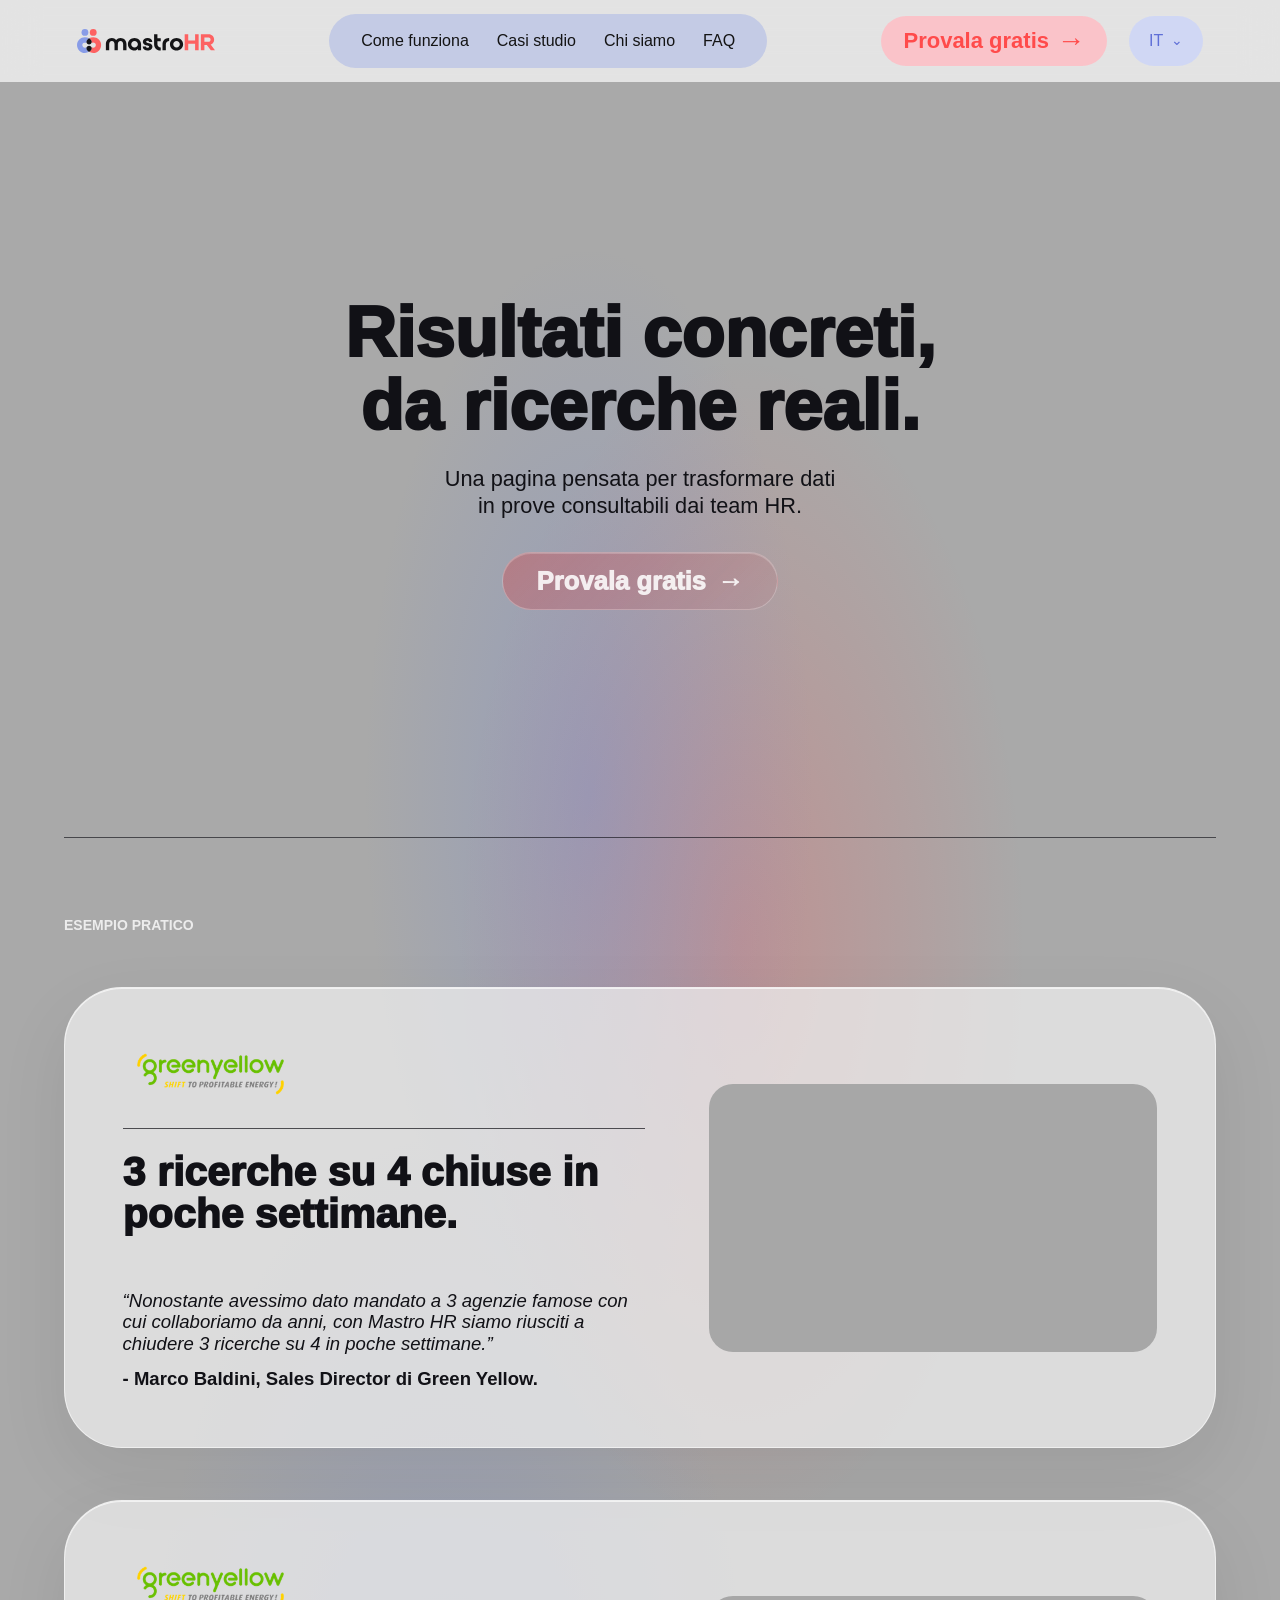
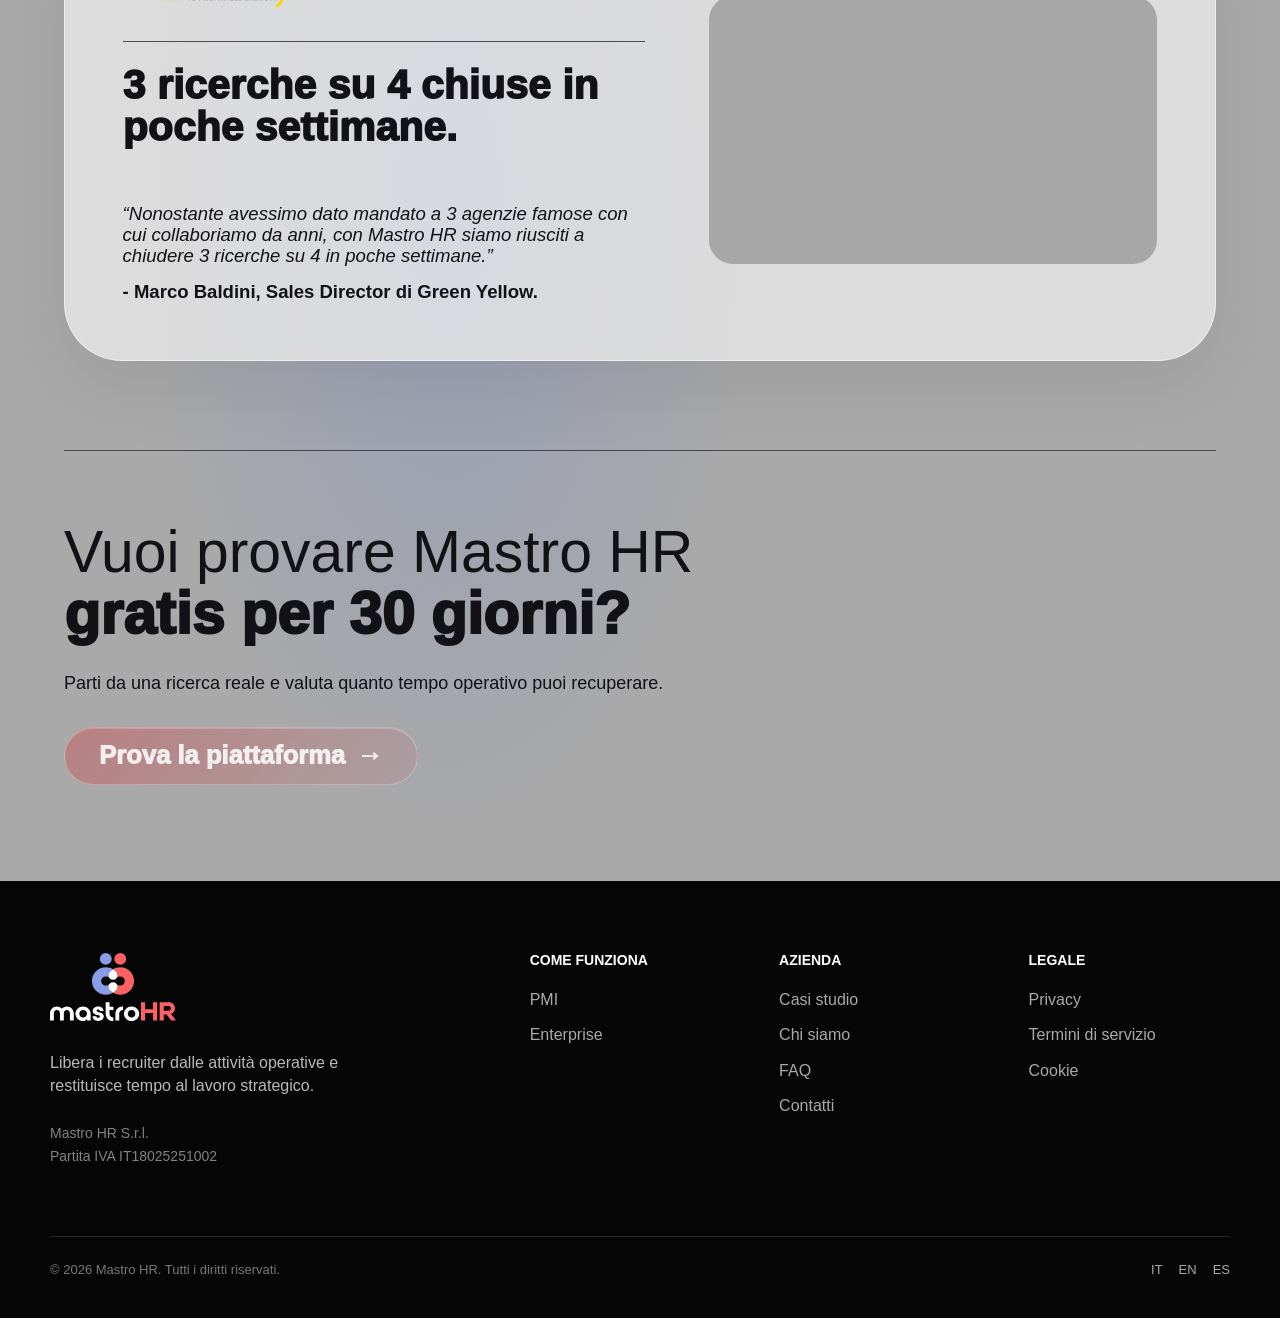
==== commit ccb56d66: "fix: hero/header equal width" ====
--- a/casi-studio.html
+++ b/casi-studio.html
@@ -3,6 +3,7 @@
   <head><meta charset="utf-8"><meta name="viewport" content="width=device-width, initial-scale=1"><title>Casi studio | Mastro HR</title><link rel="stylesheet" href="styles.css"></head>
   <body class="case-page">
     <header class="topbar modern-topbar">
+      <div class="topbar-inner">
       <a class="logo" href="index.html" aria-label="Mastro HR">
         <img src="assets/mastrohr-logo-hero.svg" alt="Mastro HR">
       </a>
@@ -28,7 +29,7 @@
           <a href="es.html" lang="es">ES</a>
         </div>
       </div>
-    </header>
+    </div></header>
     <main class="case-main">
       <section class="case-flow">
         <div class="case-hero-copy">
--- a/styles.css
+++ b/styles.css
@@ -44,14 +44,23 @@
   top: 0;
   z-index: 20;
   display: grid;
-  grid-template-columns: auto 1fr auto auto;
+  grid-template-columns: 1fr;
   align-items: center;
-  gap: 22px;
   min-height: 80px;
   padding: 10px clamp(18px, 4vw, 44px);
   background: rgba(0, 0, 0, 0.76);
   border-bottom: 1px solid rgba(255, 255, 255, 0.14);
   backdrop-filter: blur(18px);
+}
+
+.topbar-inner {
+  display: grid;
+  grid-template-columns: auto 1fr auto auto;
+  align-items: center;
+  gap: 22px;
+  width: 100%;
+  max-width: var(--max);
+  margin-inline: auto;
 }
 
 .logo img {
@@ -1278,7 +1287,7 @@
 }
 
 @media (max-width: 1060px) {
-  .topbar {
+  .topbar-inner {
     grid-template-columns: auto auto;
   }
 
@@ -1323,6 +1332,9 @@
 @media (max-width: 720px) {
   .topbar {
     align-items: flex-start;
+  }
+
+  .topbar-inner {
     grid-template-columns: 1fr;
   }
 
@@ -2146,13 +2158,10 @@
 .home-page .figma-hero {
   position: relative;
   display: grid;
-  grid-template-columns: minmax(0, 1.56fr) minmax(420px, 0.94fr);
-  align-items: stretch;
-  gap: clamp(18px, 1.9vw, 26px);
+  grid-template-columns: 1fr;
   min-height: calc(100vh - 140px);
-  width: auto;
-  margin-inline: 0;
-  padding: 128px clamp(26px, 3.2vw, 52px) 54px 0;
+  width: 100%;
+  margin: 0 auto;
   color: #f7f3f4;
   text-align: left;
   background:
@@ -2161,6 +2170,16 @@
     radial-gradient(circle at 84% 34%, rgba(255, 75, 75, 0.52), transparent 28%),
     radial-gradient(circle at 76% 68%, rgba(97, 127, 225, 0.62), transparent 26%),
     #eeeeee;
+}
+
+.hero-inner {
+  display: grid;
+  grid-template-columns: minmax(0, 1.56fr) minmax(420px, 0.94fr);
+  align-items: stretch;
+  gap: clamp(18px, 1.9vw, 26px);
+  width: 100%;
+  max-width: var(--max);
+  margin-inline: auto;
 }
 
 .home-page .figma-hero::after {
@@ -2325,12 +2344,15 @@
 
 @media (max-width: 1060px) {
   .modern-topbar {
-    grid-template-columns: 1fr auto auto;
     min-height: auto;
     padding: 12px 20px;
     background: rgba(255, 255, 255, 0.68);
   }
 
+  .topbar-inner {
+    grid-template-columns: 1fr auto auto;
+  }
+
   .modern-topbar .nav {
     display: none;
   }
@@ -2341,23 +2363,29 @@
 
   .home-page .topbar {
     position: fixed;
-    grid-template-columns: 1fr auto auto;
     min-height: auto;
     padding: 12px 20px;
     background: rgba(255, 255, 255, 0.68);
   }
 
+  .home-page .topbar-inner {
+    grid-template-columns: 1fr auto auto;
+  }
+
   .home-page .nav {
     display: none;
   }
 
   .home-page .figma-hero {
-    grid-template-columns: 1fr;
     min-height: auto;
     width: auto;
     padding-top: 34px;
   }
 
+  .home-page .hero-inner {
+    grid-template-columns: 1fr;
+  }
+
   .hero-main-card {
     min-height: auto;
   }
@@ -2368,7 +2396,7 @@
 }
 
 @media (max-width: 720px) {
-  .modern-topbar {
+  .topbar-inner {
     grid-template-columns: 1fr;
   }
 
@@ -2382,7 +2410,7 @@
     width: 150px;
   }
 
-  .home-page .topbar {
+  .home-page .topbar-inner {
     grid-template-columns: 1fr;
   }
 
@@ -2397,9 +2425,12 @@
   }
 
   .home-page .figma-hero {
-    gap: 18px;
     width: auto;
     padding: 20px 16px 42px;
+  }
+
+  .home-page .hero-inner {
+    gap: 18px;
   }
 
   .hero-main-card {
